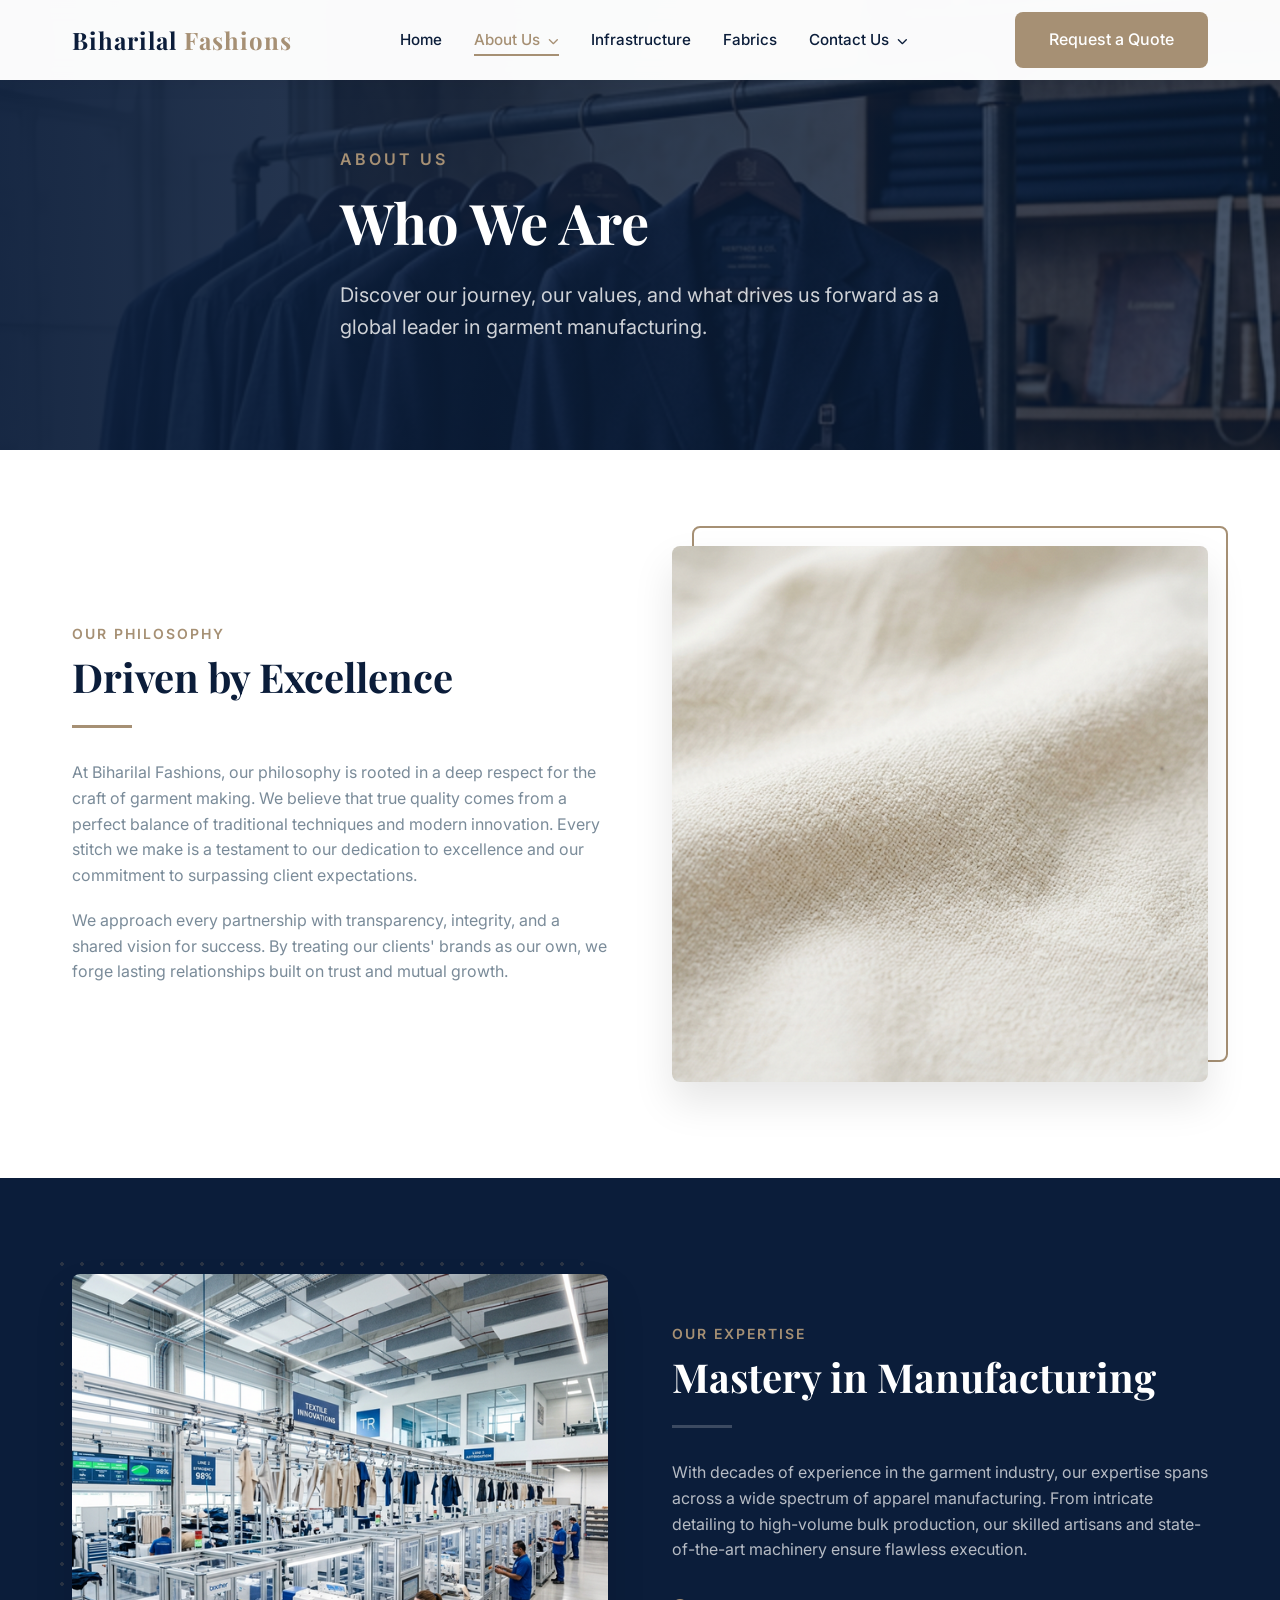
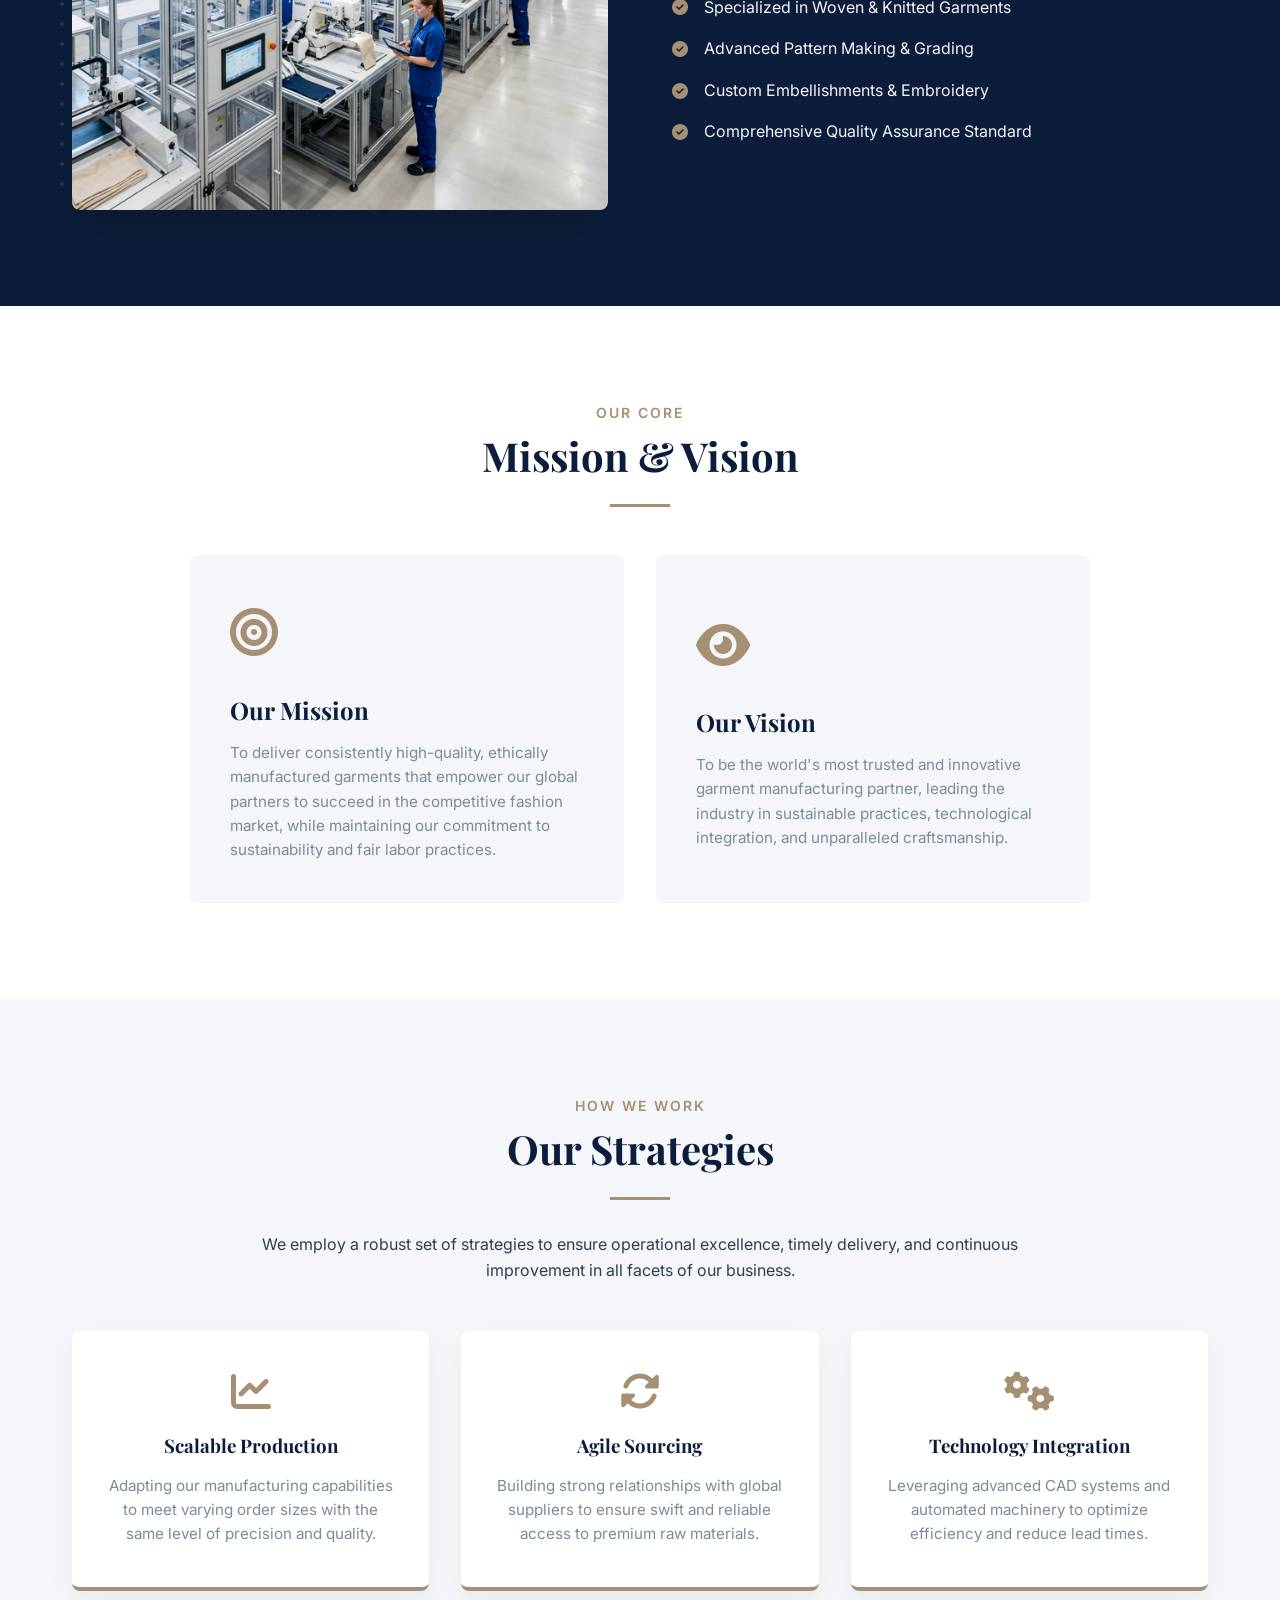
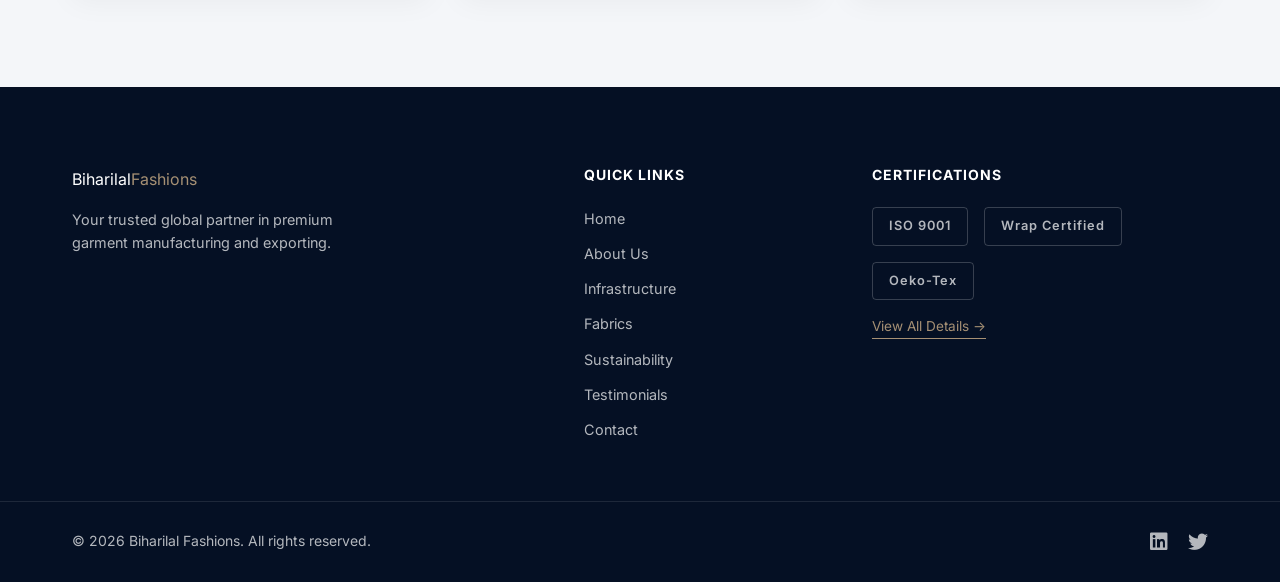
==== about.html @ 2e95e571 "adding more changes" ====
<!DOCTYPE html>
<html lang="en">
<head>
    <meta charset="UTF-8">
    <meta name="viewport" content="width=device-width, initial-scale=1.0">
    <title>About Us | Biharilal Fashions</title>
    <meta name="description" content="Learn more about Biharilal Fashions: our philosophy, expertise, mission, vision, and strategies for global garment manufacturing.">
    <link rel="preconnect" href="https://fonts.googleapis.com">
    <link rel="preconnect" href="https://fonts.gstatic.com" crossorigin>
    <link href="https://fonts.googleapis.com/css2?family=Inter:wght@300;400;500;600&family=Playfair+Display:wght@400;600;700&display=swap" rel="stylesheet">
    <link rel="stylesheet" href="https://cdnjs.cloudflare.com/ajax/libs/font-awesome/6.4.0/css/all.min.css">
    <link rel="stylesheet" href="styles.css">
</head>
<body>
    <!-- Navigation -->
    <nav class="navbar scrolled" id="navbar" style="background-color: rgba(255, 255, 255, 0.98); box-shadow: 0 4px 20px rgba(0,0,0,0.05); border-bottom: none;">
        <div class="container nav-container">
            <a href="index.html" class="logo">
                <span class="logo-text" style="color: var(--primary-dark);">Biharilal <span class="accent-text">Fashions</span></span>
            </a>
            <div class="nav-links">
                <a href="index.html#home" class="nav-link" style="color: var(--primary-dark);">Home</a>
                <div class="dropdown">
                    <a href="about.html" class="nav-link active" style="color: var(--accent-earth);">About Us <i class="fas fa-chevron-down" style="font-size: 0.7em; margin-left: 4px;"></i></a>
                    <div class="dropdown-menu">
                        <a href="about.html" class="dropdown-item" style="color: var(--accent-earth);">Company Overview</a>
                        <a href="certifications.html" class="dropdown-item">Certifications</a>
                        <a href="sustainability.html" class="dropdown-item">Sustainability</a>
                    </div>
                </div>
                <a href="index.html#infrastructure" class="nav-link" style="color: var(--primary-dark);">Infrastructure</a>
                <a href="fabrics.html" class="nav-link" style="color: var(--primary-dark);">Fabrics</a>
                <div class="dropdown">
                    <a href="contact.html" class="nav-link" style="color: var(--primary-dark);">Contact Us <i class="fas fa-chevron-down" style="font-size: 0.7em; margin-left: 4px;"></i></a>
                    <div class="dropdown-menu" style="right: 0; left: auto; min-width: 150px;">
                        <a href="contact.html" class="dropdown-item">Get in Touch</a>
                        <a href="join.html" class="dropdown-item">Join Us</a>
                    </div>
                </div>
            </div>
            <a href="contact.html" class="btn btn-primary nav-btn">Request a Quote</a>
            <button class="mobile-toggle" aria-label="Toggle menu" style="color: var(--primary-dark);">
                <i class="fas fa-bars"></i>
            </button>
        </div>
    </nav>

    <!-- Hero Section -->
    <section class="hero" style="height: 50vh; min-height: 400px;">
        <div class="hero-bg" style="background-image: url('assets/about_heritage.png'); background-position: center 20%;"></div>
        <div class="hero-overlay" style="background: linear-gradient(to right, rgba(11,29,58,0.95) 0%, rgba(11,29,58,0.7) 100%);"></div>
        <div class="container hero-content">
            <span class="subtitle">About Us</span>
            <h1 class="hero-title" style="font-size: 3.5rem;">Who We Are</h1>
            <p class="hero-desc">Discover our journey, our values, and what drives us forward as a global leader in garment manufacturing.</p>
        </div>
    </section>

    <!-- Philosophy Section -->
    <section id="philosophy" class="section">
        <div class="container split-container fade-in-up">
            <div class="split-content">
                <span class="section-subtitle">Our Philosophy</span>
                <h2 class="section-title">Driven by Excellence</h2>
                <div class="divider"></div>
                <p>At Biharilal Fashions, our philosophy is rooted in a deep respect for the craft of garment making. We believe that true quality comes from a perfect balance of traditional techniques and modern innovation. Every stitch we make is a testament to our dedication to excellence and our commitment to surpassing client expectations.</p>
                <p>We approach every partnership with transparency, integrity, and a shared vision for success. By treating our clients' brands as our own, we forge lasting relationships built on trust and mutual growth.</p>
            </div>
            <div class="split-image-container">
                <img src="assets/fabric_cotton.png" alt="Our Philosophy" class="split-image">
                <div class="image-accent"></div>
            </div>
        </div>
    </section>

    <!-- Expertise Section -->
    <section id="expertise" class="section section-dark">
        <div class="container split-container split-reverse fade-in-up">
            <div class="split-content">
                <span class="section-subtitle">Our Expertise</span>
                <h2 class="section-title text-light">Mastery in Manufacturing</h2>
                <div class="divider divider-light"></div>
                <p class="text-light-muted">With decades of experience in the garment industry, our expertise spans across a wide spectrum of apparel manufacturing. From intricate detailing to high-volume bulk production, our skilled artisans and state-of-the-art machinery ensure flawless execution.</p>
                <ul class="feature-list">
                    <li><i class="fas fa-check-circle text-accent"></i> Specialized in Woven & Knitted Garments</li>
                    <li><i class="fas fa-check-circle text-accent"></i> Advanced Pattern Making & Grading</li>
                    <li><i class="fas fa-check-circle text-accent"></i> Custom Embellishments & Embroidery</li>
                    <li><i class="fas fa-check-circle text-accent"></i> Comprehensive Quality Assurance Standard</li>
                </ul>
            </div>
            <div class="split-image-container">
                <img src="assets/infrastructure_factory.png" alt="Our Expertise" class="split-image">
                <div class="image-accent pattern-dots"></div>
            </div>
        </div>
    </section>

    <!-- Mission and Vision Section -->
    <section id="mission-vision" class="section">
        <div class="container fade-in-up">
            <div class="text-center section-header">
                <span class="section-subtitle">Our Core</span>
                <h2 class="section-title">Mission & Vision</h2>
                <div class="divider center-divider"></div>
            </div>
            
            <div class="sustainability-grid" style="grid-template-columns: 1fr 1fr; max-width: 900px; margin: 3rem auto 0;">
                <div class="sus-card">
                    <div class="sus-icon" style="font-size: 3rem;"><i class="fas fa-bullseye"></i></div>
                    <h3 style="font-family: var(--font-heading); color: var(--primary-dark); font-size: 1.5rem;">Our Mission</h3>
                    <p>To deliver consistently high-quality, ethically manufactured garments that empower our global partners to succeed in the competitive fashion market, while maintaining our commitment to sustainability and fair labor practices.</p>
                </div>
                <div class="sus-card">
                    <div class="sus-icon" style="font-size: 3rem;"><i class="fas fa-eye"></i></div>
                    <h3 style="font-family: var(--font-heading); color: var(--primary-dark); font-size: 1.5rem;">Our Vision</h3>
                    <p>To be the world's most trusted and innovative garment manufacturing partner, leading the industry in sustainable practices, technological integration, and unparalleled craftsmanship.</p>
                </div>
            </div>
        </div>
    </section>

    <!-- Strategies Section -->
    <section id="strategies" class="section section-muted">
        <div class="container fade-in-up">
            <div class="text-center section-header">
                <span class="section-subtitle">How We Work</span>
                <h2 class="section-title">Our Strategies</h2>
                <div class="divider center-divider"></div>
                <p class="max-w-3xl mx-auto mb-8">We employ a robust set of strategies to ensure operational excellence, timely delivery, and continuous improvement in all facets of our business.</p>
            </div>
            
            <div class="fabric-preview-grid">
                <div class="fabric-preview-card" style="aspect-ratio: auto; padding: 2.5rem 2rem; background: var(--text-white); box-shadow: 0 10px 30px rgba(0,0,0,0.05); text-align: center; border-bottom: 4px solid var(--accent-earth);">
                    <i class="fas fa-chart-line text-accent" style="font-size: 2.5rem; margin-bottom: 1.5rem;"></i>
                    <h3 style="margin-bottom: 1rem; color: var(--primary-dark); font-family: var(--font-heading);">Scalable Production</h3>
                    <p style="color: var(--text-light); font-size: 0.95rem;">Adapting our manufacturing capabilities to meet varying order sizes with the same level of precision and quality.</p>
                </div>
                <div class="fabric-preview-card" style="aspect-ratio: auto; padding: 2.5rem 2rem; background: var(--text-white); box-shadow: 0 10px 30px rgba(0,0,0,0.05); text-align: center; border-bottom: 4px solid var(--accent-earth);">
                    <i class="fas fa-sync-alt text-accent" style="font-size: 2.5rem; margin-bottom: 1.5rem;"></i>
                    <h3 style="margin-bottom: 1rem; color: var(--primary-dark); font-family: var(--font-heading);">Agile Sourcing</h3>
                    <p style="color: var(--text-light); font-size: 0.95rem;">Building strong relationships with global suppliers to ensure swift and reliable access to premium raw materials.</p>
                </div>
                <div class="fabric-preview-card" style="aspect-ratio: auto; padding: 2.5rem 2rem; background: var(--text-white); box-shadow: 0 10px 30px rgba(0,0,0,0.05); text-align: center; border-bottom: 4px solid var(--accent-earth);">
                    <i class="fas fa-cogs text-accent" style="font-size: 2.5rem; margin-bottom: 1.5rem;"></i>
                    <h3 style="margin-bottom: 1rem; color: var(--primary-dark); font-family: var(--font-heading);">Technology Integration</h3>
                    <p style="color: var(--text-light); font-size: 0.95rem;">Leveraging advanced CAD systems and automated machinery to optimize efficiency and reduce lead times.</p>
                </div>
            </div>
        </div>
    </section>

    <!-- Footer -->
    <footer class="footer">
        <div class="container footer-container">
            <div class="footer-brand">
                <a href="index.html" class="logo text-light">Biharilal <span class="accent-text">Fashions</span></a>
                <p class="footer-desc">Your trusted global partner in premium garment manufacturing and exporting.</p>
            </div>
            <div class="footer-links">
                <h4>Quick Links</h4>
                <a href="index.html#home">Home</a>
                <a href="about.html">About Us</a>
                <a href="index.html#infrastructure">Infrastructure</a>
                <a href="fabrics.html">Fabrics</a>
                <a href="sustainability.html">Sustainability</a>
                <a href="testimonials.html">Testimonials</a>
                <a href="contact.html">Contact</a>
            </div>
            <div class="footer-cert">
                <h4>Certifications</h4>
                <div class="cert-icons">
                    <span class="cert-badge">ISO 9001</span>
                    <span class="cert-badge">Wrap Certified</span>
                    <span class="cert-badge">Oeko-Tex</span>
                </div>
                <a href="certifications.html" style="display: inline-block; margin-top: 1rem; color: var(--accent-earth); font-size: 0.85rem; text-decoration: none; border-bottom: 1px solid var(--accent-earth); transition: var(--transition);">View All Details &rarr;</a>
            </div>
        </div>
        <div class="footer-bottom">
            <div class="container bottom-flex">
                <p>&copy; <span id="year">2026</span> Biharilal Fashions. All rights reserved.</p>
                <div class="social-links">
                    <a href="#"><i class="fab fa-linkedin"></i></a>
                    <a href="#"><i class="fab fa-twitter"></i></a>
                </div>
            </div>
        </div>
    </footer>

    <script src="script.js"></script>
</body>
</html>
---- styles.css ----
:root {
    /* Color Palette */
    --primary-dark: #0B1D3A; /* Deep Navy */
    --primary-light: #F4F6F9; /* Soft White */
    --accent-earth: #A69074; /* Muted Earth Tone */
    --accent-hover: #8e785d;
    --text-main: #2C3E50;
    --text-light: #7A8B99;
    --text-white: #FFFFFF;
    
    /* Typography */
    --font-heading: 'Playfair Display', serif;
    --font-body: 'Inter', sans-serif;
    
    /* Variables */
    --transition: all 0.3s cubic-bezier(0.25, 0.8, 0.25, 1);
    --border-radius: 8px;
    --max-width: 1200px;
    --nav-height: 80px;
}

* {
    margin: 0;
    padding: 0;
    box-sizing: border-box;
}

html {
    scroll-behavior: smooth;
    font-size: 16px;
}

body {
    font-family: var(--font-body);
    color: var(--text-main);
    background-color: var(--text-white);
    line-height: 1.6;
    overflow-x: hidden;
}

h1, h2, h3, h4, h5, h6 {
    font-family: var(--font-heading);
    color: var(--primary-dark);
    line-height: 1.2;
}

a {
    text-decoration: none;
    color: inherit;
    transition: var(--transition);
}

ul {
    list-style: none;
}

.container {
    max-width: var(--max-width);
    margin: 0 auto;
    padding: 0 2rem;
}

.text-center { text-align: center; }
.mx-auto { margin-left: auto; margin-right: auto; }
.max-w-3xl { max-width: 48rem; }
.mb-8 { margin-bottom: 2rem; }
.ml-2 { margin-left: 0.5rem; }

/* Buttons */
.btn {
    display: inline-block;
    padding: 0.8rem 2rem;
    font-weight: 500;
    border-radius: var(--border-radius);
    cursor: pointer;
    transition: var(--transition);
    border: 2px solid transparent;
    font-family: var(--font-body);
    font-size: 1rem;
}

.btn-primary {
    background-color: var(--accent-earth);
    color: var(--text-white);
}

.btn-primary:hover {
    background-color: var(--accent-hover);
    transform: translateY(-2px);
    box-shadow: 0 4px 12px rgba(166, 144, 116, 0.3);
}

.btn-secondary {
    background-color: transparent;
    color: var(--text-white);
    border-color: var(--text-white);
}

.btn-secondary:hover {
    background-color: var(--text-white);
    color: var(--primary-dark);
    transform: translateY(-2px);
}

.btn-block {
    display: block;
    width: 100%;
}

/* Sections */
.section {
    padding: 6rem 0;
}

.section-dark {
    background-color: var(--primary-dark);
    color: var(--primary-light);
}

.section-dark h2 {
    color: var(--text-white);
}

.section-muted {
    background-color: var(--primary-light);
}

.section-subtitle {
    display: block;
    font-family: var(--font-body);
    color: var(--accent-earth);
    text-transform: uppercase;
    letter-spacing: 2px;
    font-size: 0.875rem;
    font-weight: 600;
    margin-bottom: 0.5rem;
}

.section-title {
    font-size: 2.5rem;
    margin-bottom: 1.5rem;
}

.text-light { color: var(--text-white) !important; }
.text-light-muted { color: rgba(255,255,255,0.7) !important; }

.divider {
    height: 3px;
    width: 60px;
    background-color: var(--accent-earth);
    margin-bottom: 2rem;
}

.divider-light { background-color: rgba(255,255,255,0.2); }
.center-divider { margin: 1.5rem auto 2rem; }

/* Navigation */
.navbar {
    position: fixed;
    top: 0;
    left: 0;
    width: 100%;
    height: var(--nav-height);
    background-color: rgba(11, 29, 58, 0.95);
    backdrop-filter: blur(10px);
    z-index: 1000;
    border-bottom: 1px solid rgba(255,255,255,0.1);
    transition: var(--transition);
}

.navbar.scrolled {
    background-color: rgba(255, 255, 255, 0.98);
    box-shadow: 0 4px 20px rgba(0,0,0,0.05);
    border-bottom: none;
}

.navbar.scrolled .logo-text, .navbar.scrolled .nav-link {
    color: var(--primary-dark);
}

.nav-container {
    height: 100%;
    display: flex;
    justify-content: space-between;
    align-items: center;
}

.logo {
    display: flex;
    align-items: center;
}

.logo-text {
    font-family: var(--font-heading);
    font-size: 1.5rem;
    font-weight: 700;
    color: var(--text-white);
    letter-spacing: 1px;
}

.accent-text { color: var(--accent-earth); }

.nav-links {
    display: flex;
    gap: 2rem;
}

.nav-link {
    color: rgba(255,255,255,0.8);
    font-size: 0.95rem;
    font-weight: 500;
    position: relative;
}

.nav-link::after {
    content: '';
    position: absolute;
    bottom: -4px;
    left: 0;
    width: 0;
    height: 2px;
    background-color: var(--accent-earth);
    transition: var(--transition);
}

.nav-link:hover::after, .nav-link.active::after {
    width: 100%;
}

.nav-link:hover, .nav-link.active {
    color: var(--text-white);
}

.navbar.scrolled .nav-link:hover, .navbar.scrolled .nav-link.active {
    color: var(--accent-earth);
}

/* Dropdown */
.dropdown {
    position: relative;
    display: flex;
    align-items: center;
}

.dropdown-menu {
    position: absolute;
    top: 100%;
    left: 0;
    min-width: 200px;
    background-color: var(--text-white);
    box-shadow: 0 10px 30px rgba(0,0,0,0.1);
    border-radius: var(--border-radius);
    padding: 0.5rem 0;
    margin-top: 1rem;
    opacity: 0;
    visibility: hidden;
    transform: translateY(10px);
    transition: var(--transition);
    border-top: 3px solid var(--accent-earth);
}

.dropdown:hover .dropdown-menu {
    opacity: 1;
    visibility: visible;
    transform: translateY(0);
    margin-top: 0.5rem;
}

.dropdown-item {
    display: block;
    padding: 0.75rem 1.5rem;
    color: var(--primary-dark);
    font-size: 0.95rem;
    font-weight: 500;
    transition: var(--transition);
    white-space: nowrap;
}

.dropdown-item:hover {
    background-color: var(--primary-light);
    color: var(--accent-earth);
    padding-left: 2rem;
}

.mobile-toggle {
    display: none;
    background: none;
    border: none;
    color: var(--text-white);
    font-size: 1.5rem;
    cursor: pointer;
}

.navbar.scrolled .mobile-toggle {
    color: var(--primary-dark);
}

/* Hero */
.hero {
    height: 100vh;
    min-height: 600px;
    position: relative;
    display: flex;
    align-items: center;
    padding-top: var(--nav-height);
}

.hero-bg {
    position: absolute;
    top: 0;
    left: 0;
    width: 100%;
    height: 100%;
    background-size: cover;
    background-position: center;
    z-index: 1;
}

.hero-overlay {
    position: absolute;
    top: 0;
    left: 0;
    width: 100%;
    height: 100%;
    background: linear-gradient(to right, rgba(11,29,58,0.9) 0%, rgba(11,29,58,0.5) 100%);
    z-index: 2;
}

.hero-content {
    position: relative;
    z-index: 3;
    max-width: 800px;
    animation: fadeInUp 1s ease-out;
}

.subtitle {
    display: inline-block;
    color: var(--accent-earth);
    text-transform: uppercase;
    letter-spacing: 3px;
    font-weight: 600;
    margin-bottom: 1rem;
}

.hero-title {
    font-size: 4rem;
    color: var(--text-white);
    margin-bottom: 1.5rem;
}

.hero-desc {
    font-size: 1.25rem;
    color: rgba(255,255,255,0.8);
    margin-bottom: 2.5rem;
    max-width: 600px;
}

.hero-actions {
    display: flex;
    gap: 1rem;
}

.scroll-indicator {
    position: absolute;
    bottom: 40px;
    left: 50%;
    transform: translateX(-50%);
    z-index: 3;
    animation: bounce 2s infinite;
}

.scroll-indicator a {
    color: var(--text-white);
    font-size: 1.5rem;
    opacity: 0.8;
}

.scroll-indicator a:hover {
    opacity: 1;
    color: var(--accent-earth);
}

/* Split Layout (About & Infrastructure) */
.split-container {
    display: grid;
    grid-template-columns: 1fr 1fr;
    gap: 4rem;
    align-items: center;
}

.split-reverse .split-content {
    order: 2;
}

.split-content p {
    margin-bottom: 1.25rem;
    color: var(--text-light);
}

.split-image-container {
    position: relative;
}

.split-image {
    width: 100%;
    border-radius: var(--border-radius);
    display: block;
    box-shadow: 0 20px 40px rgba(0,0,0,0.1);
    position: relative;
    z-index: 2;
}

.image-accent {
    position: absolute;
    top: -20px;
    right: -20px;
    width: 100%;
    height: 100%;
    border: 2px solid var(--accent-earth);
    border-radius: var(--border-radius);
    z-index: 1;
}

.split-reverse .image-accent {
    right: auto;
    left: -20px;
}

.pattern-dots {
    background-image: radial-gradient(var(--accent-earth) 2px, transparent 2px);
    background-size: 20px 20px;
    border: none;
    opacity: 0.2;
}

/* Stats */
.stats-grid {
    display: grid;
    grid-template-columns: repeat(3, 1fr);
    gap: 1.5rem;
    margin-top: 3rem;
    padding-top: 2rem;
    border-top: 1px solid rgba(0,0,0,0.1);
}

.stat-item {
    display: flex;
    flex-direction: column;
}

.stat-num {
    font-family: var(--font-heading);
    font-size: 2.5rem;
    color: var(--primary-dark);
    font-weight: 700;
}

.stat-label {
    font-size: 0.875rem;
    color: var(--text-light);
    font-weight: 500;
    text-transform: uppercase;
    letter-spacing: 1px;
}

/* Features List */
.feature-list {
    margin-top: 2rem;
}

.feature-list li {
    margin-bottom: 1rem;
    display: flex;
    align-items: center;
    gap: 1rem;
}

.text-accent { color: var(--accent-earth); }

/* Sustainability Grid */
.sustainability-grid {
    display: grid;
    grid-template-columns: 1fr 1.5fr 1fr;
    gap: 2rem;
    align-items: center;
    margin-top: 4rem;
}

.sus-card {
    background: var(--primary-light);
    padding: 2.5rem;
    border-radius: var(--border-radius);
    height: 100%;
    display: flex;
    flex-direction: column;
    justify-content: center;
    transition: var(--transition);
}

.sus-card:hover {
    transform: translateY(-5px);
    box-shadow: 0 10px 30px rgba(0,0,0,0.05);
}

.sus-icon {
    font-size: 2.5rem;
    color: var(--accent-earth);
    margin-bottom: 1.5rem;
}

.sus-card h3 {
    margin-bottom: 1rem;
    font-size: 1.25rem;
}

.sus-card p {
    color: var(--text-light);
    font-size: 0.95rem;
}

.card-featured {
    padding: 0;
    background: transparent;
    border-radius: var(--border-radius);
    overflow: hidden;
}

.sus-image {
    width: 100%;
    height: 100%;
    object-fit: cover;
    display: block;
    aspect-ratio: 4/5;
}

/* Contact */
.contact-wrapper {
    display: grid;
    grid-template-columns: 1fr 1.5fr;
    gap: 5rem;
    background: var(--text-white);
    border-radius: var(--border-radius);
    overflow: hidden;
    box-shadow: 0 20px 40px rgba(0,0,0,0.05);
}

.contact-info {
    padding: 4rem;
    background: var(--primary-dark);
    color: var(--text-white);
}

.contact-info .section-title {
    color: var(--text-white);
    font-size: 2rem;
}

.contact-info p {
    color: rgba(255,255,255,0.7);
}

.contact-details {
    margin-top: 3rem;
}

.detail-item {
    display: flex;
    gap: 1.5rem;
    margin-bottom: 2rem;
}

.detail-icon {
    width: 50px;
    height: 50px;
    background: rgba(255,255,255,0.1);
    border-radius: 50%;
    display: flex;
    align-items: center;
    justify-content: center;
    font-size: 1.25rem;
    color: var(--accent-earth);
    flex-shrink: 0;
}

.detail-item h4 {
    color: var(--text-white);
    margin-bottom: 0.25rem;
    font-family: var(--font-body);
    font-size: 1rem;
}

.detail-item p {
    font-size: 0.9rem;
    line-height: 1.4;
    margin: 0;
}

.contact-form-container {
    padding: 4rem 4rem 4rem 0;
}

.form-title {
    font-size: 1.5rem;
    margin-bottom: 2rem;
}

.form-row {
    display: grid;
    grid-template-columns: 1fr 1fr;
    gap: 1.5rem;
}

.form-group {
    margin-bottom: 1.5rem;
}

.form-group label {
    display: block;
    font-size: 0.875rem;
    font-weight: 500;
    margin-bottom: 0.5rem;
    color: var(--primary-dark);
}

.form-group input,
.form-group select,
.form-group textarea {
    width: 100%;
    padding: 0.8rem 1rem;
    border: 1px solid #D1D5DB;
    border-radius: var(--border-radius);
    font-family: var(--font-body);
    font-size: 1rem;
    transition: var(--transition);
    background-color: #F9FAFB;
}

.form-group input:focus,
.form-group select:focus,
.form-group textarea:focus {
    outline: none;
    border-color: var(--accent-earth);
    background-color: var(--text-white);
}

/* Fabrics Grid */
.fabric-preview-grid {
    display: grid;
    grid-template-columns: repeat(3, 1fr);
    gap: 2rem;
    margin-top: 3rem;
}

.fabric-preview-card {
    position: relative;
    border-radius: var(--border-radius);
    overflow: hidden;
    aspect-ratio: 4/5;
    cursor: pointer;
    box-shadow: 0 10px 30px rgba(0,0,0,0.08);
}

.fabric-preview-img {
    width: 100%;
    height: 100%;
    object-fit: cover;
    transition: transform 0.6s cubic-bezier(0.25, 0.8, 0.25, 1);
}

.fabric-preview-card:hover .fabric-preview-img {
    transform: scale(1.08);
}

.fabric-preview-overlay {
    position: absolute;
    bottom: 0;
    left: 0;
    width: 100%;
    padding: 2rem;
    background: linear-gradient(to top, rgba(11,29,58,0.9) 0%, transparent 100%);
    color: var(--text-white);
    transform: translateY(10px);
    transition: var(--transition);
}

.fabric-preview-card:hover .fabric-preview-overlay {
    transform: translateY(0);
}

.fabric-preview-overlay h3 {
    color: var(--text-white);
    font-size: 1.5rem;
    margin: 0;
}

/* Testimonials */
.testimonials-grid {
    display: grid;
    grid-template-columns: repeat(auto-fit, minmax(300px, 1fr));
    gap: 2rem;
    margin-top: 3rem;
}

.testimonial-card {
    background: var(--primary-light);
    border-radius: var(--border-radius);
    padding: 3rem 2rem;
    position: relative;
    transition: var(--transition);
}

.testimonial-card:hover {
    transform: translateY(-5px);
    box-shadow: 0 10px 30px rgba(0,0,0,0.05);
}

.quote-icon {
    position: absolute;
    top: 2rem;
    right: 2rem;
    font-size: 3rem;
    color: rgba(166, 144, 116, 0.1);
}

.testimonial-text {
    font-size: 1.05rem;
    line-height: 1.7;
    margin-bottom: 2rem;
    font-style: italic;
    position: relative;
    z-index: 2;
}

.testimonial-author {
    display: flex;
    align-items: center;
    gap: 1rem;
}

.author-avatar {
    width: 60px;
    height: 60px;
    border-radius: 50%;
    background-color: #E2E8F0;
    display: flex;
    align-items: center;
    justify-content: center;
    font-weight: bold;
    color: var(--primary-dark);
    font-size: 1.2rem;
    border: 2px solid var(--accent-earth);
}

.author-info h4 {
    margin-bottom: 0.2rem;
    font-size: 1rem;
}

.author-info p {
    font-size: 0.85rem;
    color: var(--text-light);
    margin: 0;
}

/* Footer */
.footer {
    background-color: #051024;
    color: rgba(255,255,255,0.7);
    padding-top: 5rem;
}

.footer-container {
    display: grid;
    grid-template-columns: 2fr 1fr 1.5fr;
    gap: 4rem;
    margin-bottom: 3rem;
}

.footer-desc {
    margin-top: 1rem;
    max-width: 300px;
    font-size: 0.9rem;
}

.footer-links h4, .footer-cert h4 {
    color: var(--text-white);
    font-family: var(--font-body);
    margin-bottom: 1.5rem;
    text-transform: uppercase;
    letter-spacing: 1px;
    font-size: 0.875rem;
}

.footer-links a {
    display: block;
    margin-bottom: 0.75rem;
    font-size: 0.9rem;
}

.footer-links a:hover {
    color: var(--accent-earth);
    padding-left: 5px;
}

.cert-icons {
    display: flex;
    flex-wrap: wrap;
    gap: 1rem;
}

.cert-badge {
    padding: 0.5rem 1rem;
    border: 1px solid rgba(255,255,255,0.2);
    border-radius: 4px;
    font-size: 0.8rem;
    font-weight: 600;
    letter-spacing: 1px;
}

.footer-bottom {
    border-top: 1px solid rgba(255,255,255,0.1);
    padding: 1.5rem 0;
    font-size: 0.875rem;
}

.bottom-flex {
    display: flex;
    justify-content: space-between;
    align-items: center;
}

.social-links a {
    color: rgba(255,255,255,0.7);
    font-size: 1.25rem;
    margin-left: 1rem;
}

.social-links a:hover {
    color: var(--text-white);
}

/* Animations */
@keyframes fadeInUp {
    from {
        opacity: 0;
        transform: translateY(30px);
    }
    to {
        opacity: 1;
        transform: translateY(0);
    }
}

@keyframes bounce {
    0%, 20%, 50%, 80%, 100% { transform: translateY(0); }
    40% { transform: translateY(-20px); }
    60% { transform: translateY(-10px); }
}

.fade-in-up {
    opacity: 0;
    transform: translateY(30px);
    transition: opacity 0.8s ease-out, transform 0.8s ease-out;
}

.fade-in-up.visible {
    opacity: 1;
    transform: translateY(0);
}

/* Responsive */
@media (max-width: 1024px) {
    .hero-title { font-size: 3rem; }
    .split-container { gap: 2rem; }
    .sustainability-grid {
        grid-template-columns: 1fr;
    }
    .fabric-preview-grid {
        grid-template-columns: repeat(2, 1fr);
    }
    .card-featured { height: 400px; }
    .contact-wrapper { gap: 2rem; }
}

@media (max-width: 768px) {
    .nav-links, .nav-btn { display: none; }
    .mobile-toggle { display: block; }
    .hero-title { font-size: 2.5rem; }
    .split-container { grid-template-columns: 1fr; }
    .split-reverse .split-content { order: -1; }
    .fabric-preview-grid { grid-template-columns: 1fr; }
    .contact-wrapper { grid-template-columns: 1fr; }
    .contact-form-container { padding: 2rem; }
    .footer-container { grid-template-columns: 1fr; gap: 2rem; }
    .form-row { grid-template-columns: 1fr; }
}

/* --- Notification Popup --- */
.notification-popup {
    position: fixed;
    bottom: -100px;
    right: 30px;
    background-color: var(--text-white);
    border-radius: var(--border-radius);
    border-left: 4px solid var(--accent-earth);
    box-shadow: 0 10px 40px rgba(0,0,0,0.15);
    z-index: 1000;
    transition: all 0.5s cubic-bezier(0.68, -0.55, 0.265, 1.55);
    opacity: 0;
    max-width: 400px;
}

.notification-popup.show {
    bottom: 30px;
    opacity: 1;
}

.popup-content {
    display: flex;
    align-items: center;
    padding: 1.5rem;
    gap: 1rem;
    position: relative;
}

.popup-icon {
    font-size: 2rem;
    color: var(--accent-earth);
    flex-shrink: 0;
}

.popup-close {
    position: absolute;
    top: 10px;
    right: 15px;
    background: none;
    border: none;
    color: var(--text-light);
    cursor: pointer;
    font-size: 1.1rem;
    transition: var(--transition);
}

.popup-close:hover {
    color: var(--primary-dark);
}

@media (max-width: 480px) {
    .notification-popup {
        right: 15px;
        left: 15px;
        max-width: calc(100% - 30px);
    }
}
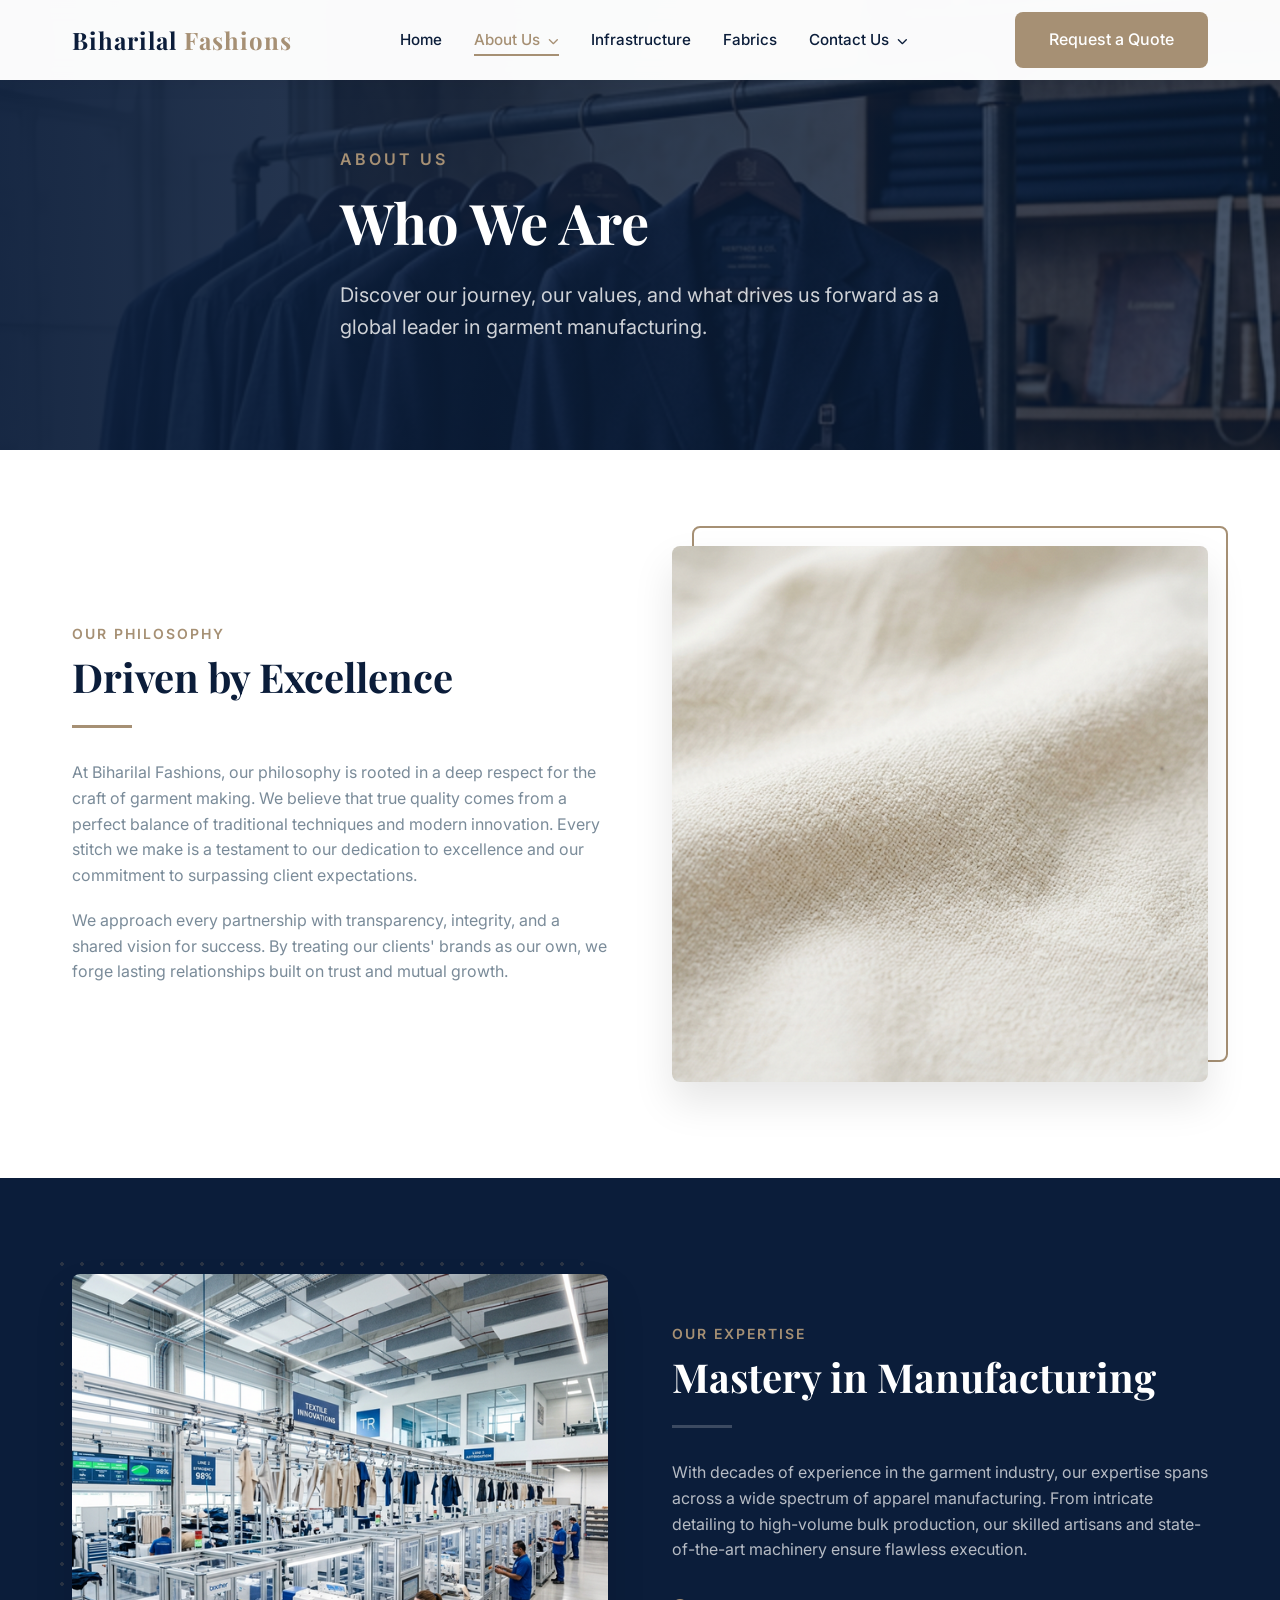
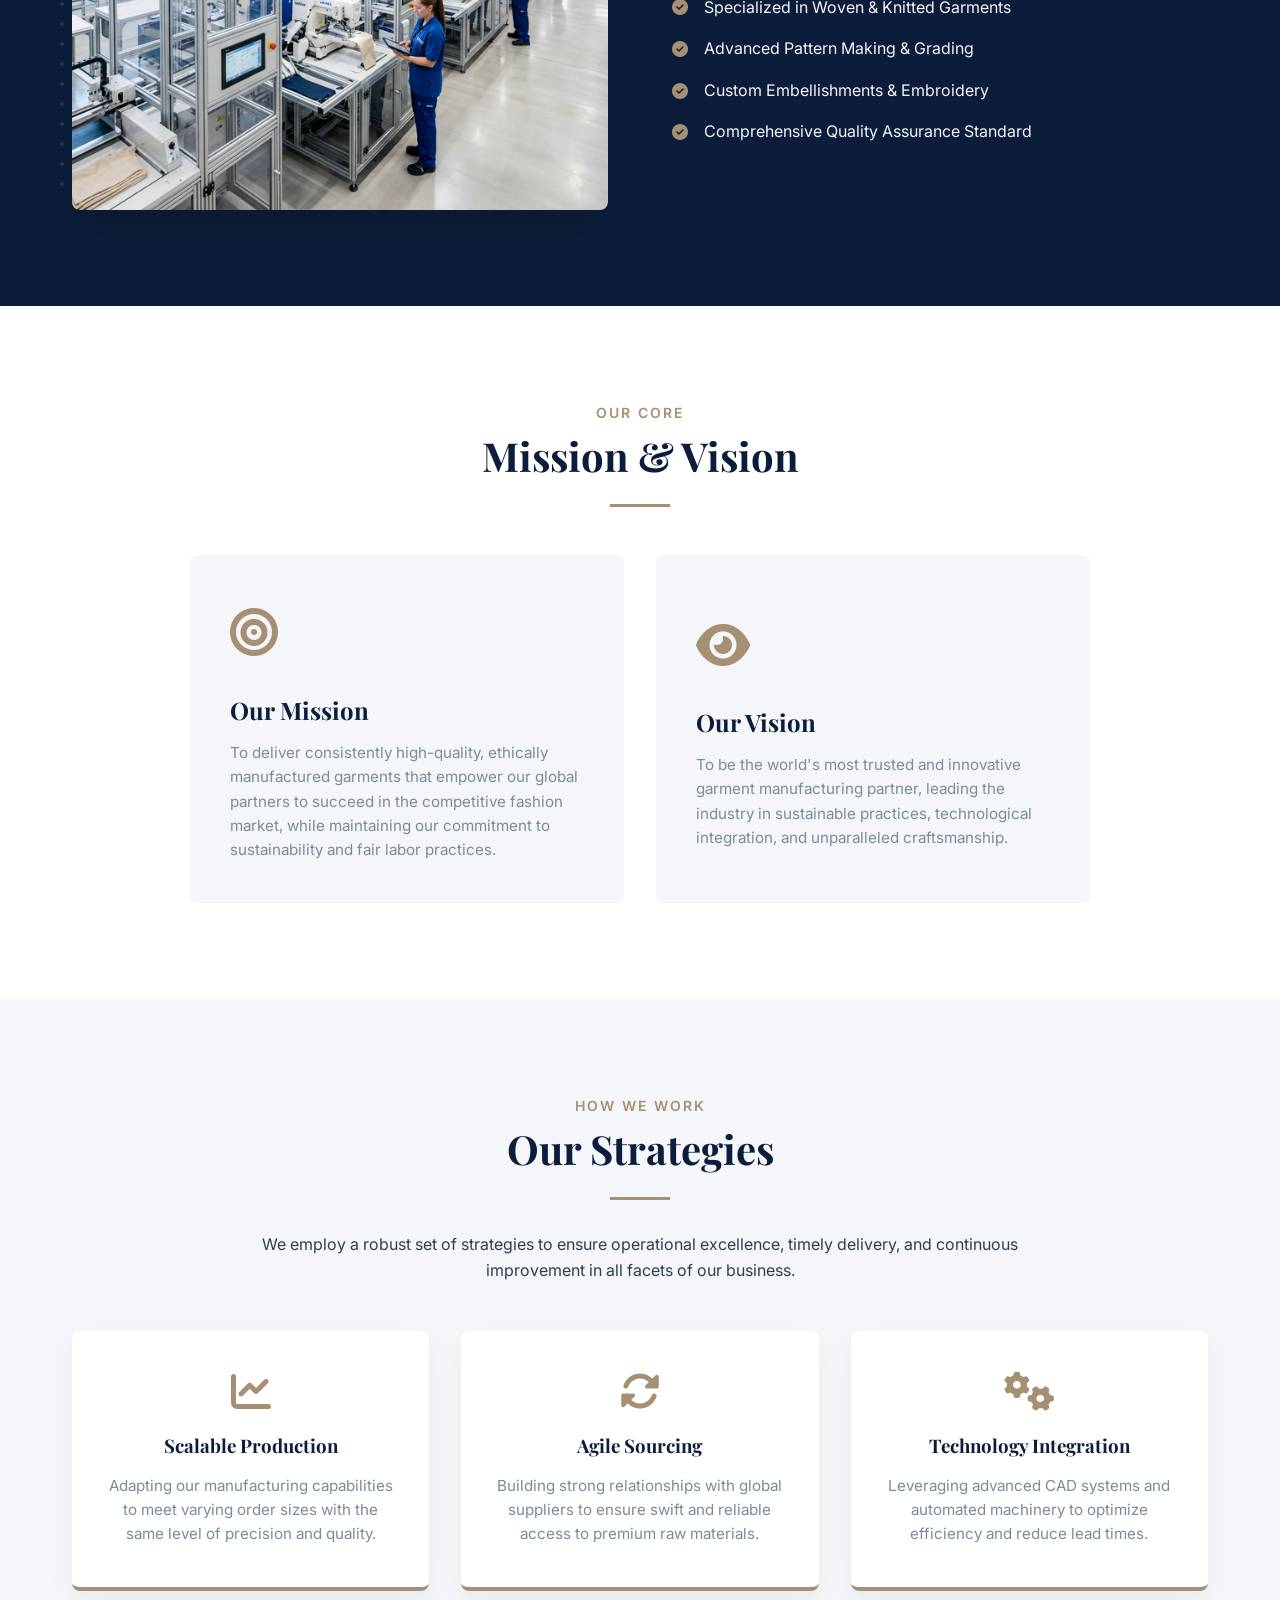
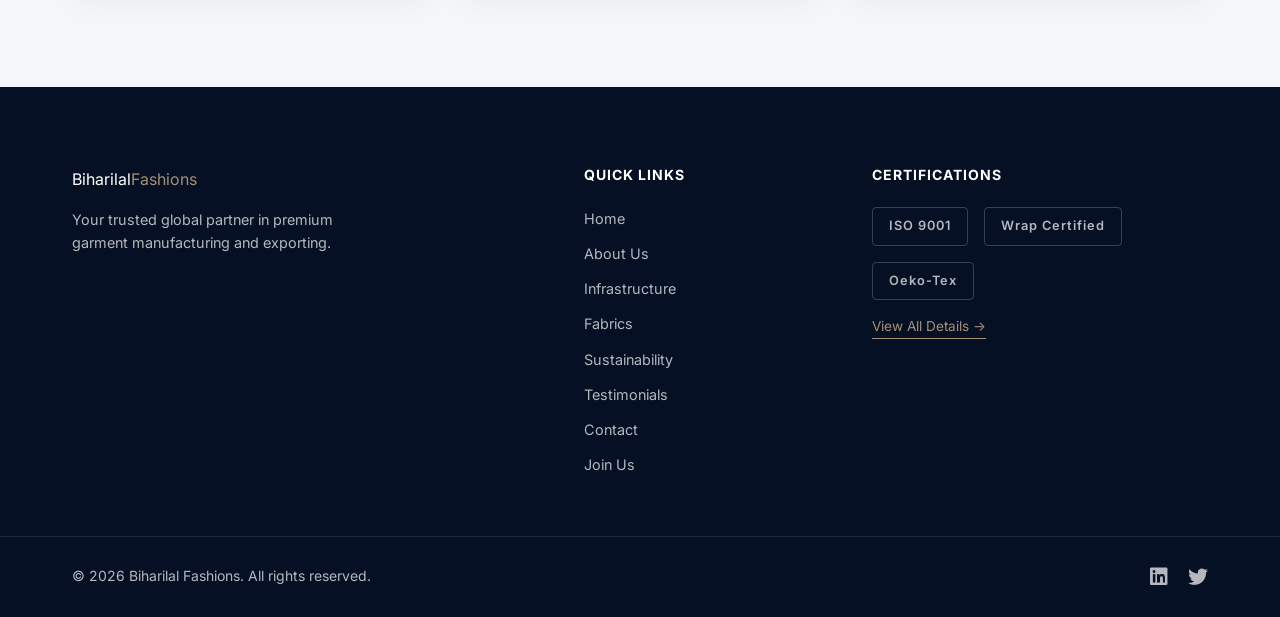
==== commit 3b2c4f6b: "More changes" ====
--- a/about.html
+++ b/about.html
@@ -165,6 +165,7 @@
                 <a href="sustainability.html">Sustainability</a>
                 <a href="testimonials.html">Testimonials</a>
                 <a href="contact.html">Contact</a>
+                <a href="join.html">Join Us</a>
             </div>
             <div class="footer-cert">
                 <h4>Certifications</h4>
--- a/styles.css
+++ b/styles.css
@@ -883,16 +883,79 @@
 }
 
 @media (max-width: 768px) {
-    .nav-links, .nav-btn { display: none; }
+    .nav-links {
+        display: none;
+        width: 100%;
+        position: absolute;
+        top: 100%;
+        left: 0;
+        background-color: var(--text-white);
+        flex-direction: column;
+        padding: 1rem 0;
+        box-shadow: 0 10px 20px rgba(0,0,0,0.1);
+        gap: 0;
+    }
+    .nav-links.nav-active {
+        display: flex;
+    }
+    .nav-link, .dropdown-item {
+        padding: 1rem 2rem;
+        color: var(--primary-dark) !important;
+        border-bottom: 1px solid var(--primary-light);
+        width: 100%;
+        text-align: left;
+    }
+    .nav-link::after {
+        display: none;
+    }
+    .dropdown {
+        width: 100%;
+        flex-direction: column;
+        align-items: flex-start;
+    }
+    .dropdown > .nav-link {
+        display: none;
+    }
+    .dropdown-menu {
+        position: static;
+        opacity: 1;
+        visibility: visible;
+        transform: none;
+        box-shadow: none;
+        border: none;
+        padding: 0;
+        margin: 0;
+        width: 100%;
+        background-color: transparent;
+        display: flex;
+        flex-direction: column;
+    }
+    .dropdown-item:hover {
+        padding-left: 2rem;
+        background-color: transparent;
+        color: var(--accent-earth) !important;
+    }
+
+    .nav-btn { display: none; }
     .mobile-toggle { display: block; }
     .hero-title { font-size: 2.5rem; }
     .split-container { grid-template-columns: 1fr; }
     .split-reverse .split-content { order: -1; }
     .fabric-preview-grid { grid-template-columns: 1fr; }
-    .contact-wrapper { grid-template-columns: 1fr; }
-    .contact-form-container { padding: 2rem; }
+    .contact-wrapper { grid-template-columns: 1fr; gap: 0; }
+    .contact-info { padding: 2.5rem; }
+    .contact-form-container { padding: 2.5rem; }
     .footer-container { grid-template-columns: 1fr; gap: 2rem; }
     .form-row { grid-template-columns: 1fr; }
+    .stats-grid { grid-template-columns: 1fr; gap: 2rem; text-align: center; }
+    .stat-item { align-items: center; }
+    .page-header { padding-top: 120px; padding-bottom: 60px; }
+}
+
+@media (max-width: 480px) {
+    .hero-title { font-size: 2rem; }
+    .section-title { font-size: 2rem; }
+    .section { padding: 4rem 0; }
 }
 
 /* --- Notification Popup --- */
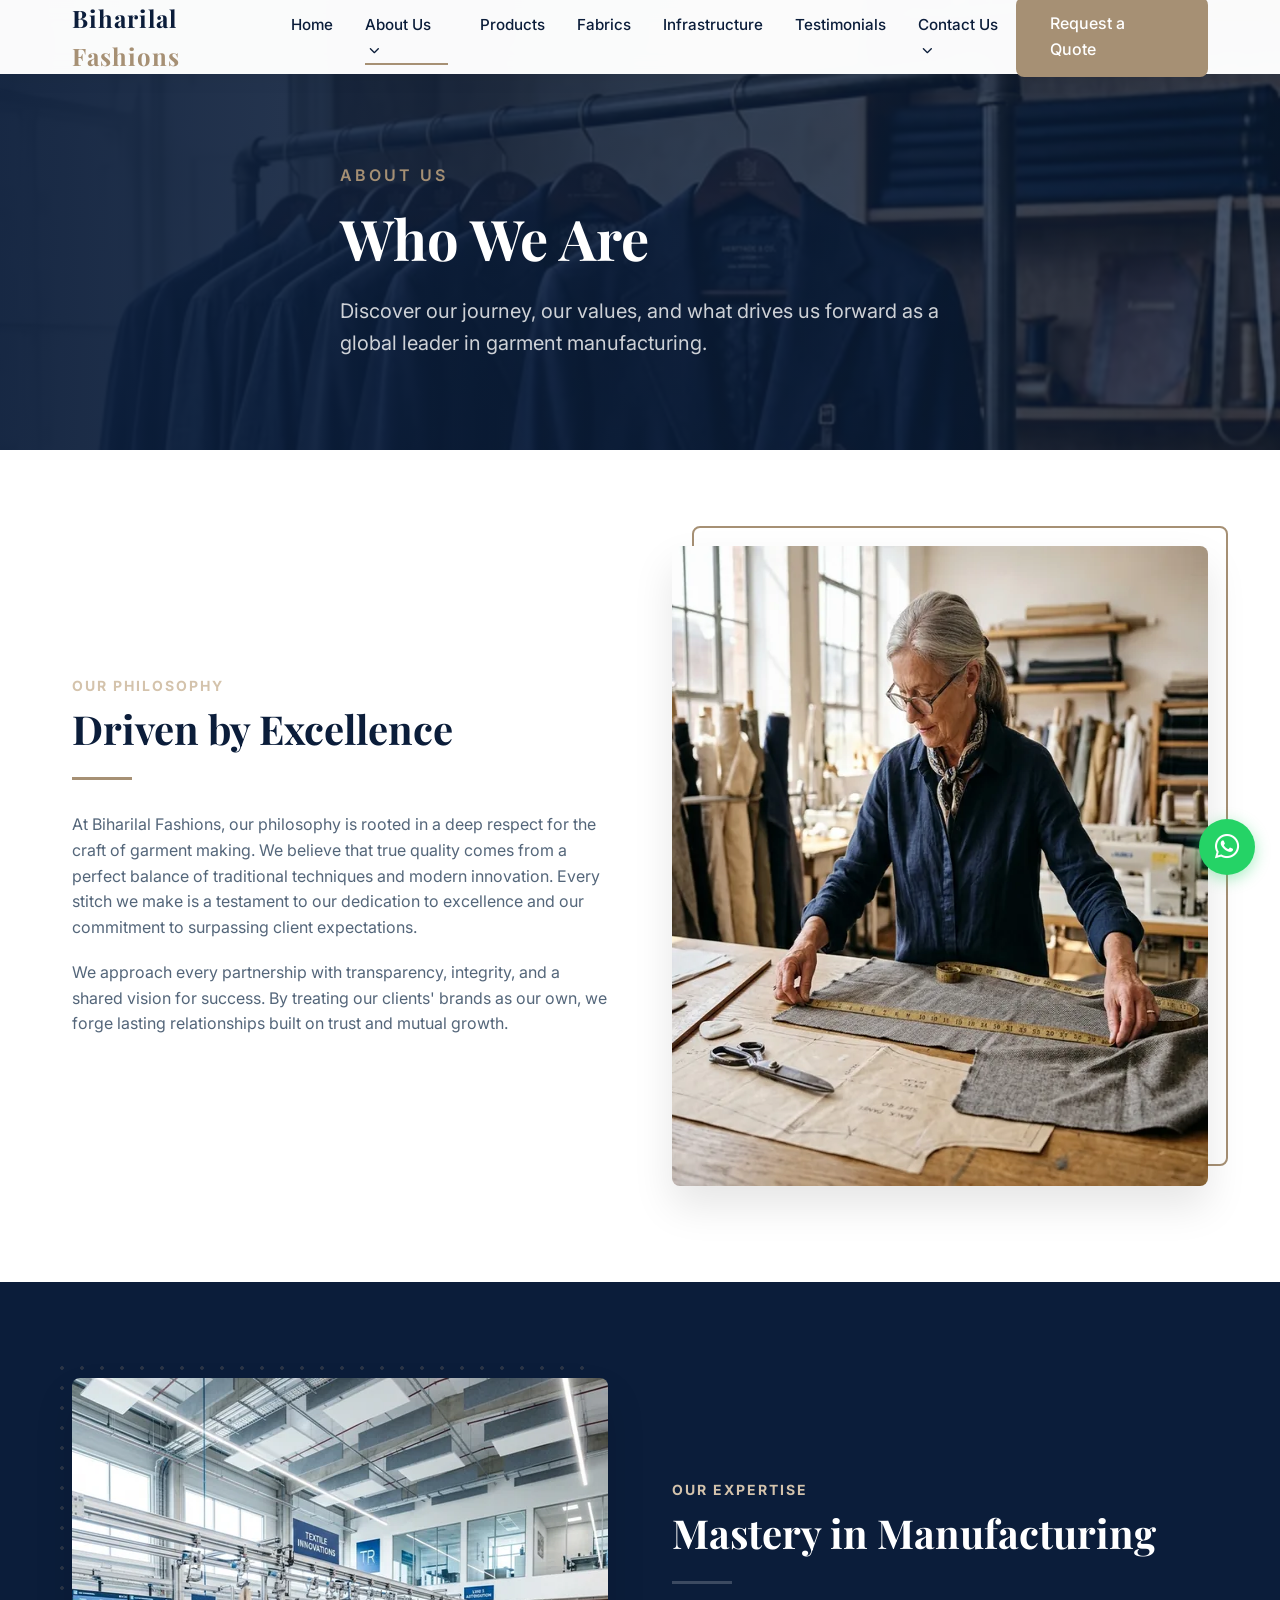
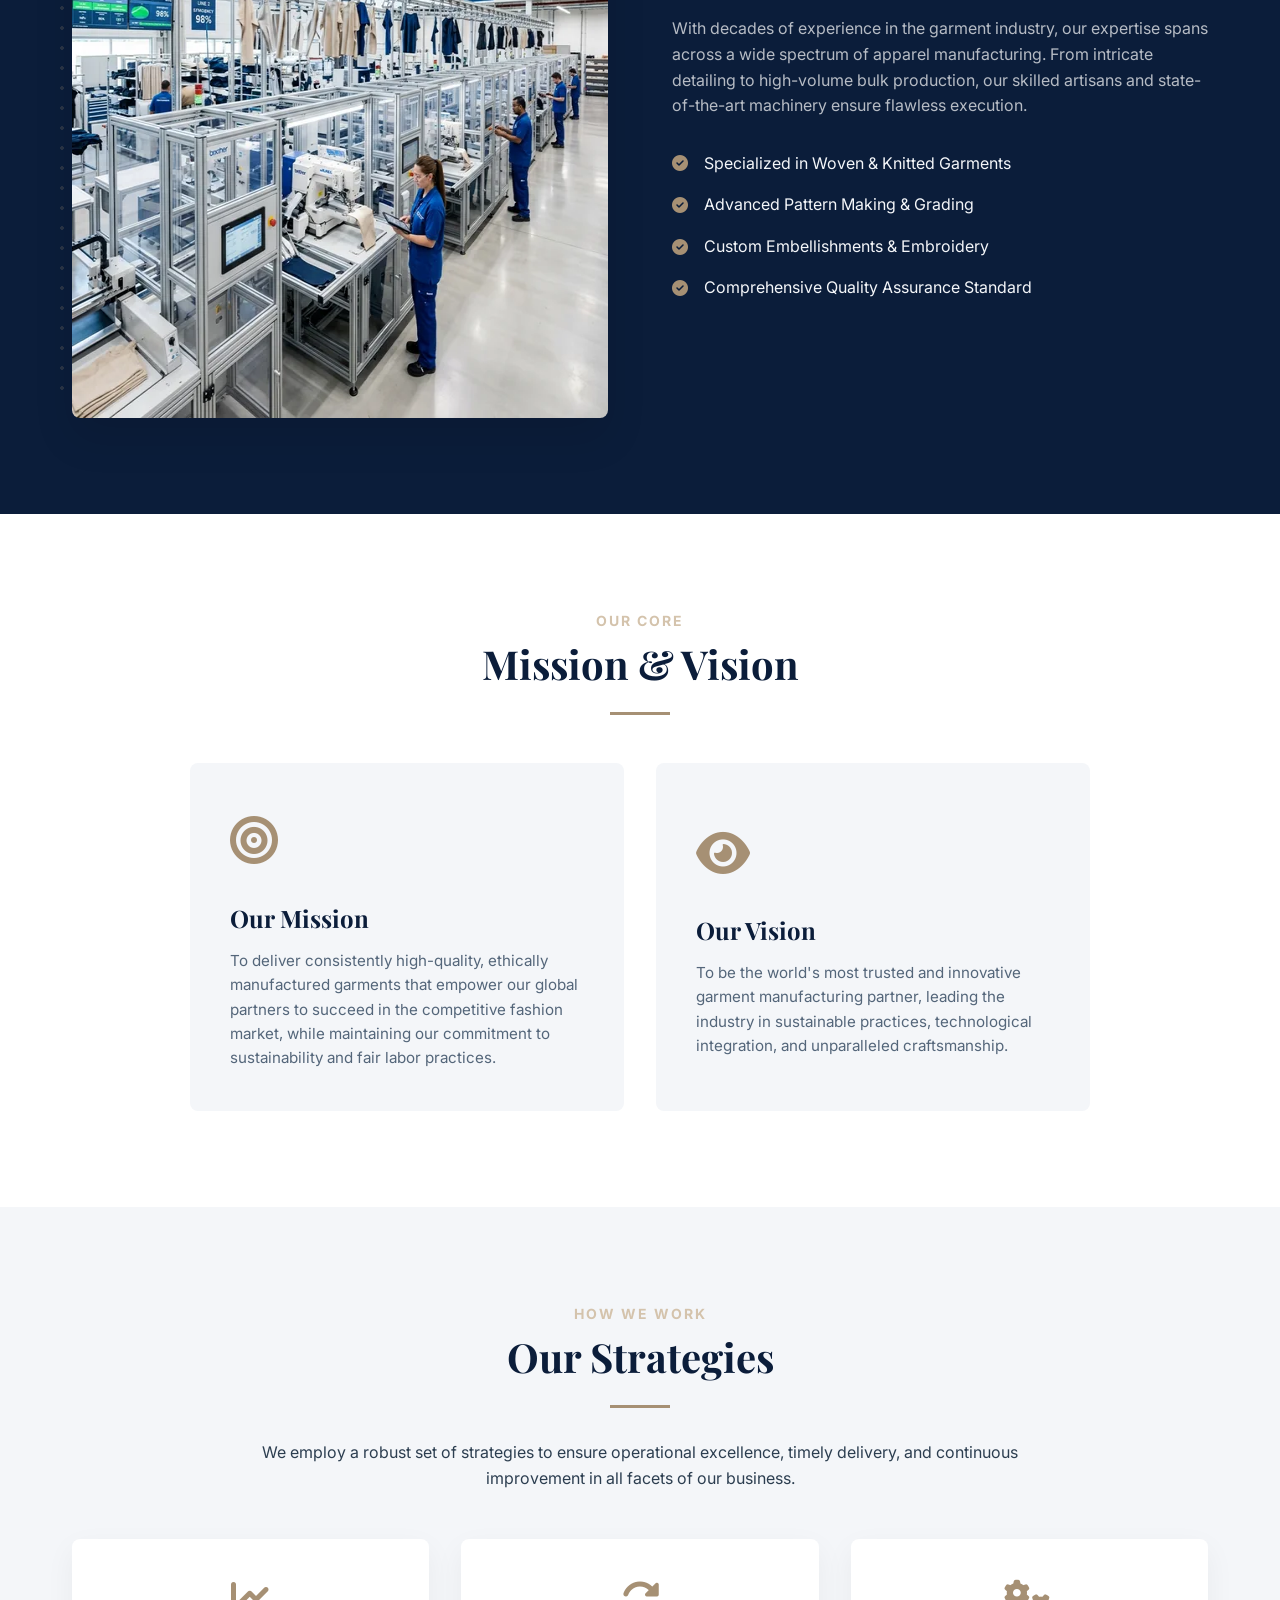
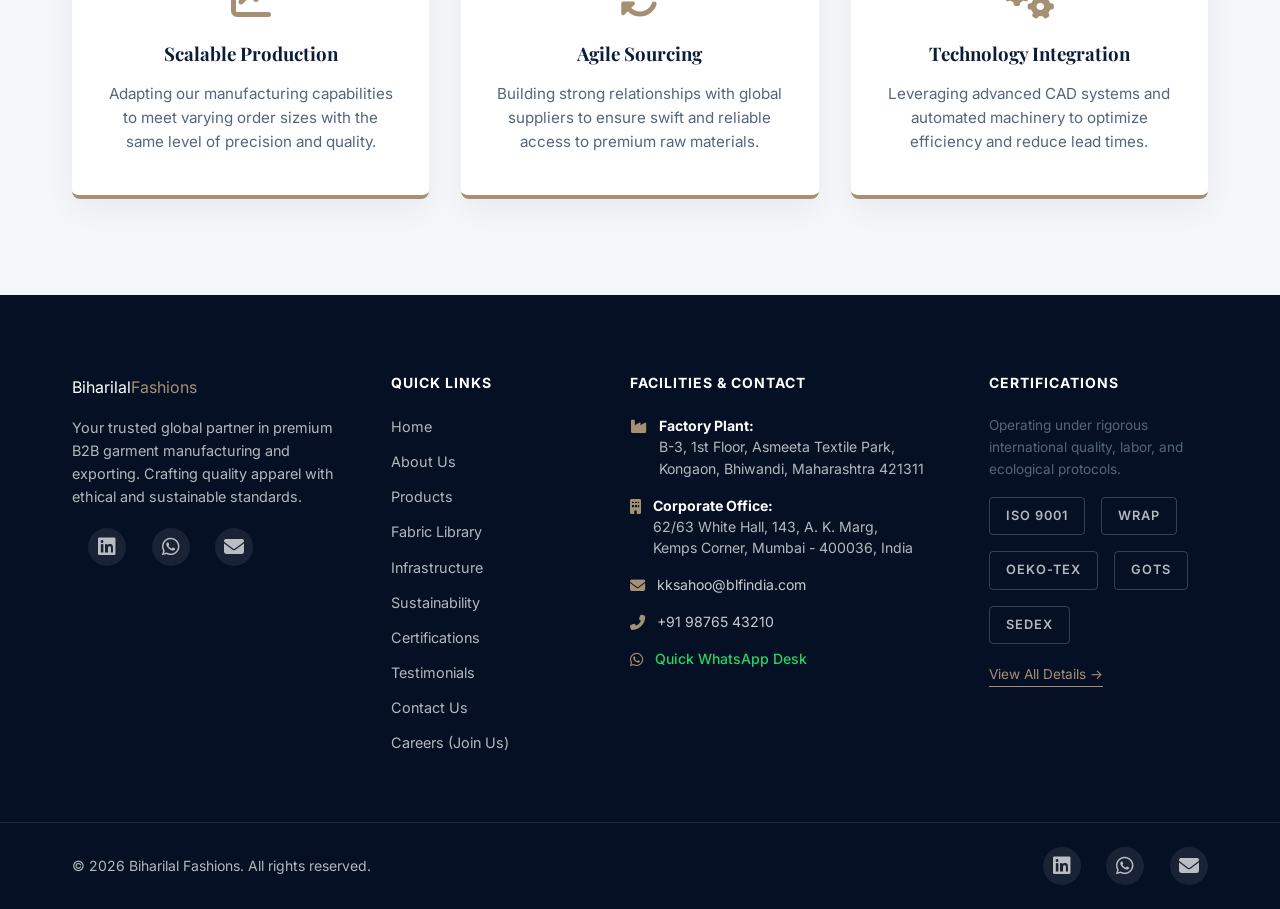
==== commit c482e086: "feat: complete B2B trust signals, image optimization, SEO, and navigation overhaul" ====
--- a/about.html
+++ b/about.html
@@ -3,8 +3,35 @@
 <head>
     <meta charset="UTF-8">
     <meta name="viewport" content="width=device-width, initial-scale=1.0">
-    <title>About Us | Biharilal Fashions</title>
-    <meta name="description" content="Learn more about Biharilal Fashions: our philosophy, expertise, mission, vision, and strategies for global garment manufacturing.">
+    <title>About Us | Heritage Garment Manufacturing | Biharilal Fashions</title>
+    <meta name="description" content="Decades of textile craftsmanship and modern apparel manufacturing. Discover Biharilal Fashions' philosophy, leadership, and production facilities in Mumbai and Bhiwandi.">
+    <meta name="robots" content="index, follow">
+    <link rel="canonical" href="https://rohitsahoo11.github.io/BLF-Website/about.html">
+
+    <!-- Favicon -->
+    <link rel="icon" type="image/svg+xml" href="assets/favicon.svg">
+    <link rel="alternate icon" href="favicon.ico">
+    <link rel="apple-touch-icon" href="assets/favicon-32x32.png">
+
+    <!-- Open Graph / Facebook / LinkedIn / WhatsApp -->
+    <meta property="og:site_name" content="Biharilal Fashions">
+    <meta property="og:type" content="website">
+    <meta property="og:url" content="https://rohitsahoo11.github.io/BLF-Website/about.html">
+    <meta property="og:title" content="About Us | Heritage Garment Manufacturing | Biharilal Fashions">
+    <meta property="og:description" content="Decades of textile craftsmanship and modern apparel manufacturing. Discover Biharilal Fashions' philosophy, leadership, and production facilities in Mumbai and Bhiwandi.">
+    <meta property="og:image" content="https://rohitsahoo11.github.io/BLF-Website/assets/about_philosophy.webp">
+    <meta property="og:image:width" content="1200">
+    <meta property="og:image:height" content="630">
+    <meta property="og:image:alt" content="Biharilal Fashions Garment Manufacturing & Exporting">
+    <meta property="og:locale" content="en_US">
+
+    <!-- Twitter Card -->
+    <meta name="twitter:card" content="summary_large_image">
+    <meta name="twitter:title" content="About Us | Heritage Garment Manufacturing | Biharilal Fashions">
+    <meta name="twitter:description" content="Decades of textile craftsmanship and modern apparel manufacturing. Discover Biharilal Fashions' philosophy, leadership, and production facilities in Mumbai and Bhiwandi.">
+    <meta name="twitter:image" content="https://rohitsahoo11.github.io/BLF-Website/assets/about_philosophy.webp">
+
+    <!-- Fonts & Icons -->
     <link rel="preconnect" href="https://fonts.googleapis.com">
     <link rel="preconnect" href="https://fonts.gstatic.com" crossorigin>
     <link href="https://fonts.googleapis.com/css2?family=Inter:wght@300;400;500;600&family=Playfair+Display:wght@400;600;700&display=swap" rel="stylesheet">
@@ -12,42 +39,62 @@
     <link rel="stylesheet" href="styles.css">
 </head>
 <body>
-    <!-- Navigation -->
-    <nav class="navbar scrolled" id="navbar" style="background-color: rgba(255, 255, 255, 0.98); box-shadow: 0 4px 20px rgba(0,0,0,0.05); border-bottom: none;">
-        <div class="container nav-container">
-            <a href="index.html" class="logo">
-                <span class="logo-text" style="color: var(--primary-dark);">Biharilal <span class="accent-text">Fashions</span></span>
-            </a>
-            <div class="nav-links">
-                <a href="index.html#home" class="nav-link" style="color: var(--primary-dark);">Home</a>
-                <div class="dropdown">
-                    <a href="about.html" class="nav-link active" style="color: var(--accent-earth);">About Us <i class="fas fa-chevron-down" style="font-size: 0.7em; margin-left: 4px;"></i></a>
-                    <div class="dropdown-menu">
-                        <a href="about.html" class="dropdown-item" style="color: var(--accent-earth);">Company Overview</a>
-                        <a href="certifications.html" class="dropdown-item">Certifications</a>
-                        <a href="sustainability.html" class="dropdown-item">Sustainability</a>
-                    </div>
-                </div>
-                <a href="index.html#infrastructure" class="nav-link" style="color: var(--primary-dark);">Infrastructure</a>
-                <a href="fabrics.html" class="nav-link" style="color: var(--primary-dark);">Fabrics</a>
-                <div class="dropdown">
-                    <a href="contact.html" class="nav-link" style="color: var(--primary-dark);">Contact Us <i class="fas fa-chevron-down" style="font-size: 0.7em; margin-left: 4px;"></i></a>
-                    <div class="dropdown-menu" style="right: 0; left: auto; min-width: 150px;">
-                        <a href="contact.html" class="dropdown-item">Get in Touch</a>
-                        <a href="join.html" class="dropdown-item">Join Us</a>
-                    </div>
-                </div>
-            </div>
-            <a href="contact.html" class="btn btn-primary nav-btn">Request a Quote</a>
-            <button class="mobile-toggle" aria-label="Toggle menu" style="color: var(--primary-dark);">
-                <i class="fas fa-bars"></i>
-            </button>
-        </div>
-    </nav>
+    <!-- Header with Quick Contact Bar -->
+    <header class="site-header scrolled" id="siteHeader" data-permanent-scrolled="true">
+        <div class="top-bar">
+            <div class="container top-bar-container">
+                <div class="top-bar-left">
+                    <span class="top-bar-item"><i class="fas fa-industry"></i> Factory: Asmeeta Textile Park, Bhiwandi</span>
+                    <span class="top-bar-item"><i class="fas fa-building"></i> HQ: Kemps Corner, Mumbai</span>
+                </div>
+                <div class="top-bar-right">
+                    <a href="mailto:kksahoo@blfindia.com" class="top-bar-item"><i class="fas fa-envelope"></i> kksahoo@blfindia.com</a>
+                    <a href="tel:+919876543210" class="top-bar-item"><i class="fas fa-phone-alt"></i> +91 98765 43210</a>
+                    <a href="https://wa.me/919876543210?text=Hello%20Biharilal%20Fashions,%20we%20have%20an%20export%20inquiry" target="_blank" rel="noopener noreferrer" class="top-bar-item whatsapp-top"><i class="fab fa-whatsapp"></i> WhatsApp</a>
+                </div>
+            </div>
+        </div>
+        <nav class="navbar scrolled" id="navbar" data-permanent-scrolled="true">
+            <div class="container nav-container">
+                <a href="index.html" class="logo">
+                    <span class="logo-text" style="color: var(--primary-dark);">Biharilal <span class="accent-text">Fashions</span></span>
+                </a>
+                <div class="nav-links">
+                    <a href="index.html#home" class="nav-link" style="color: var(--primary-dark);">Home</a>
+                    <div class="dropdown">
+                        <a href="about.html" class="nav-link active" style="color: var(--primary-dark);">About Us <i class="fas fa-chevron-down" style="font-size: 0.7em; margin-left: 4px;"></i></a>
+                        <div class="dropdown-menu">
+                            <a href="about.html" class="dropdown-item">Company Overview</a>
+                            <a href="certifications.html" class="dropdown-item">Certifications</a>
+                            <a href="sustainability.html" class="dropdown-item">Sustainability</a>
+                        </div>
+                    </div>
+                    <a href="products.html" class="nav-link" style="color: var(--primary-dark);">Products</a>
+                    <a href="fabrics.html" class="nav-link" style="color: var(--primary-dark);">Fabrics</a>
+                    <a href="index.html#infrastructure" class="nav-link" style="color: var(--primary-dark);">Infrastructure</a>
+                    <a href="testimonials.html" class="nav-link" style="color: var(--primary-dark);">Testimonials</a>
+                    <div class="dropdown">
+                        <a href="contact.html" class="nav-link" style="color: var(--primary-dark);">Contact Us <i class="fas fa-chevron-down" style="font-size: 0.7em; margin-left: 4px;"></i></a>
+                        <div class="dropdown-menu" style="right: 0; left: auto; min-width: 150px;">
+                            <a href="contact.html" class="dropdown-item">Get in Touch</a>
+                            <a href="join.html" class="dropdown-item">Join Us</a>
+                        </div>
+                    </div>
+                                    <div class="mobile-drawer-cta">
+                        <a href="contact.html" class="btn btn-primary btn-block">Request a Quote <i class="fas fa-arrow-right ml-2"></i></a>
+                    </div>
+                </div>
+                <a href="contact.html" class="btn btn-primary nav-btn">Request a Quote</a>
+                <button class="mobile-toggle" aria-label="Toggle menu" style="color: var(--primary-dark);">
+                    <i class="fas fa-bars"></i>
+                </button>
+            </div>
+        </nav>
+    </header>
 
     <!-- Hero Section -->
     <section class="hero" style="height: 50vh; min-height: 400px;">
-        <div class="hero-bg" style="background-image: url('assets/about_heritage.png'); background-position: center 20%;"></div>
+        <div class="hero-bg" style="background-image: url('assets/about_heritage.webp'); background-position: center 20%;"></div>
         <div class="hero-overlay" style="background: linear-gradient(to right, rgba(11,29,58,0.95) 0%, rgba(11,29,58,0.7) 100%);"></div>
         <div class="container hero-content">
             <span class="subtitle">About Us</span>
@@ -67,7 +114,7 @@
                 <p>We approach every partnership with transparency, integrity, and a shared vision for success. By treating our clients' brands as our own, we forge lasting relationships built on trust and mutual growth.</p>
             </div>
             <div class="split-image-container">
-                <img src="assets/fabric_cotton.png" alt="Our Philosophy" class="split-image">
+                <img src="assets/about_philosophy.webp" alt="Master tailor and pattern maker crafting precision garment patterns at Biharilal Fashions atelier" class="split-image" width="640" height="640" loading="lazy">
                 <div class="image-accent"></div>
             </div>
         </div>
@@ -89,7 +136,7 @@
                 </ul>
             </div>
             <div class="split-image-container">
-                <img src="assets/infrastructure_factory.png" alt="Our Expertise" class="split-image">
+                <img src="assets/infrastructure_factory.webp" alt="Modern sewing assembly floor with rigorous 5-stage quality inspection lines" class="split-image" width="640" height="640" loading="lazy">
                 <div class="image-accent pattern-dots"></div>
             </div>
         </div>
@@ -154,39 +201,91 @@
         <div class="container footer-container">
             <div class="footer-brand">
                 <a href="index.html" class="logo text-light">Biharilal <span class="accent-text">Fashions</span></a>
-                <p class="footer-desc">Your trusted global partner in premium garment manufacturing and exporting.</p>
+                <p class="footer-desc">Your trusted global partner in premium B2B garment manufacturing and exporting. Crafting quality apparel with ethical and sustainable standards.</p>
+                <div class="social-links">
+                    <a href="https://www.linkedin.com/company/biharilal-fashions" target="_blank" rel="noopener noreferrer" aria-label="Biharilal Fashions on LinkedIn"><i class="fab fa-linkedin"></i></a>
+                    <a href="https://wa.me/919876543210?text=Hello%20Biharilal%20Fashions,%20we%20have%20an%20export%20inquiry" target="_blank" rel="noopener noreferrer" aria-label="WhatsApp Export Desk"><i class="fab fa-whatsapp"></i></a>
+                    <a href="mailto:kksahoo@blfindia.com" aria-label="Email Biharilal Fashions"><i class="fas fa-envelope"></i></a>
+                </div>
             </div>
             <div class="footer-links">
                 <h4>Quick Links</h4>
-                <a href="index.html#home">Home</a>
+                <a href="index.html">Home</a>
                 <a href="about.html">About Us</a>
+                <a href="products.html">Products</a>
+                <a href="fabrics.html">Fabric Library</a>
                 <a href="index.html#infrastructure">Infrastructure</a>
-                <a href="fabrics.html">Fabrics</a>
                 <a href="sustainability.html">Sustainability</a>
+                <a href="certifications.html">Certifications</a>
                 <a href="testimonials.html">Testimonials</a>
-                <a href="contact.html">Contact</a>
-                <a href="join.html">Join Us</a>
+                <a href="contact.html">Contact Us</a>
+                <a href="join.html">Careers (Join Us)</a>
+            </div>
+            <div class="footer-contact">
+                <h4>Facilities & Contact</h4>
+                <div class="footer-contact-item">
+                    <i class="fas fa-industry"></i>
+                    <div>
+                        <strong style="color: #fff;">Factory Plant:</strong><br>
+                        B-3, 1st Floor, Asmeeta Textile Park,<br>Kongaon, Bhiwandi, Maharashtra 421311
+                    </div>
+                </div>
+                <div class="footer-contact-item">
+                    <i class="fas fa-building"></i>
+                    <div>
+                        <strong style="color: #fff;">Corporate Office:</strong><br>
+                        62/63 White Hall, 143, A. K. Marg,<br>Kemps Corner, Mumbai - 400036, India
+                    </div>
+                </div>
+                <div class="footer-contact-item">
+                    <i class="fas fa-envelope"></i>
+                    <div>
+                        <a href="mailto:kksahoo@blfindia.com">kksahoo@blfindia.com</a>
+                    </div>
+                </div>
+                <div class="footer-contact-item">
+                    <i class="fas fa-phone-alt"></i>
+                    <div>
+                        <a href="tel:+919876543210">+91 98765 43210</a>
+                    </div>
+                </div>
+                <div class="footer-contact-item wa">
+                    <i class="fab fa-whatsapp"></i>
+                    <div>
+                        <a href="https://wa.me/919876543210?text=Hello%20Biharilal%20Fashions,%20we%20have%20an%20export%20inquiry" target="_blank" rel="noopener noreferrer">Quick WhatsApp Desk</a>
+                    </div>
+                </div>
             </div>
             <div class="footer-cert">
                 <h4>Certifications</h4>
+                <p style="font-size: 0.85rem; color: var(--text-light); margin-bottom: 1rem;">Operating under rigorous international quality, labor, and ecological protocols.</p>
                 <div class="cert-icons">
                     <span class="cert-badge">ISO 9001</span>
-                    <span class="cert-badge">Wrap Certified</span>
-                    <span class="cert-badge">Oeko-Tex</span>
-                </div>
-                <a href="certifications.html" style="display: inline-block; margin-top: 1rem; color: var(--accent-earth); font-size: 0.85rem; text-decoration: none; border-bottom: 1px solid var(--accent-earth); transition: var(--transition);">View All Details &rarr;</a>
+                    <span class="cert-badge">WRAP</span>
+                    <span class="cert-badge">OEKO-TEX</span>
+                    <span class="cert-badge">GOTS</span>
+                    <span class="cert-badge">SEDEX</span>
+                </div>
+                <a href="certifications.html" style="display: inline-block; margin-top: 1.25rem; color: var(--accent-earth); font-size: 0.85rem; text-decoration: none; border-bottom: 1px solid var(--accent-earth); transition: var(--transition);">View All Details &rarr;</a>
             </div>
         </div>
         <div class="footer-bottom">
             <div class="container bottom-flex">
-                <p>&copy; <span id="year">2026</span> Biharilal Fashions. All rights reserved.</p>
-                <div class="social-links">
-                    <a href="#"><i class="fab fa-linkedin"></i></a>
-                    <a href="#"><i class="fab fa-twitter"></i></a>
+                <p>&copy; <span id="year"></span> Biharilal Fashions. All rights reserved.</p>
+                <div class="social-links" style="margin-top: 0;">
+                    <a href="https://www.linkedin.com/company/biharilal-fashions" target="_blank" rel="noopener noreferrer" aria-label="LinkedIn"><i class="fab fa-linkedin"></i></a>
+                    <a href="https://wa.me/919876543210?text=Hello%20Biharilal%20Fashions" target="_blank" rel="noopener noreferrer" aria-label="WhatsApp"><i class="fab fa-whatsapp"></i></a>
+                    <a href="mailto:kksahoo@blfindia.com" aria-label="Email"><i class="fas fa-envelope"></i></a>
                 </div>
             </div>
         </div>
     </footer>
+
+    <!-- WhatsApp Floating Action -->
+    <a href="https://wa.me/919876543210?text=Hello%20Biharilal%20Fashions,%20we%20have%20an%20export%20inquiry" class="whatsapp-float" target="_blank" rel="noopener noreferrer" aria-label="Direct WhatsApp Chat with Export Desk">
+        <i class="fab fa-whatsapp"></i>
+        <span class="whatsapp-tooltip">Chat with Export Desk</span>
+    </a>
 
     <script src="script.js"></script>
 </body>
--- a/styles.css
+++ b/styles.css
@@ -1,3 +1,28 @@
+/* ==========================================================================
+   BIHARILAL FASHIONS (BLF) — STYLESHEET
+   Global Garment Manufacturing & Exporting
+
+   TABLE OF CONTENTS:
+   01. Reset & Root Variables
+   02. Typography & Base Elements
+   03. Buttons & Component Utilities
+   04. Site Header & Quick-Contact Top Bar
+   05. Navigation & Dropdowns
+   06. Hero Section & Background Overlays
+   07. Trust Signals & Accreditation Badges
+   08. Split Feature Sections (About & Infrastructure)
+   09. Global Export Markets & Shipping Map
+   10. Fabric Library & Garment Products Preview
+   11. Sustainability Grid & Eco Highlights
+   12. Testimonials & Social Proof
+   13. Contact Wrapper & B2B Buyer Assurance
+   14. Global 4-Column Footer & Facilities
+   15. Animations & Keyframes
+   16. Notification Popup
+   17. Floating WhatsApp Action Widget
+   18. Responsive Breakpoints (1024px, 768px, 480px)
+   ========================================================================== */
+
 :root {
     /* Color Palette */
     --primary-dark: #0B1D3A; /* Deep Navy */
@@ -5,7 +30,7 @@
     --accent-earth: #A69074; /* Muted Earth Tone */
     --accent-hover: #8e785d;
     --text-main: #2C3E50;
-    --text-light: #7A8B99;
+    --text-light: #54667A;
     --text-white: #FFFFFF;
     
     /* Typography */
@@ -16,7 +41,8 @@
     --transition: all 0.3s cubic-bezier(0.25, 0.8, 0.25, 1);
     --border-radius: 8px;
     --max-width: 1200px;
-    --nav-height: 80px;
+    --nav-height: 74px;
+    --top-bar-height: 38px;
 }
 
 * {
@@ -128,11 +154,11 @@
 .section-subtitle {
     display: block;
     font-family: var(--font-body);
-    color: var(--accent-earth);
+    color: #D4C3AC;
     text-transform: uppercase;
     letter-spacing: 2px;
     font-size: 0.875rem;
-    font-weight: 600;
+    font-weight: 700;
     margin-bottom: 0.5rem;
 }
 
@@ -154,11 +180,86 @@
 .divider-light { background-color: rgba(255,255,255,0.2); }
 .center-divider { margin: 1.5rem auto 2rem; }
 
-/* Navigation */
-.navbar {
+/* Site Header & Top Contact Bar */
+.site-header {
     position: fixed;
     top: 0;
     left: 0;
+    width: 100%;
+    z-index: 1000;
+    transition: var(--transition);
+}
+
+.top-bar {
+    background-color: #061122;
+    color: rgba(255, 255, 255, 0.78);
+    font-size: 0.82rem;
+    padding: 0.45rem 0;
+    border-bottom: 1px solid rgba(255, 255, 255, 0.08);
+    max-height: 45px;
+    opacity: 1;
+    overflow: hidden;
+    transition: max-height 0.35s ease, opacity 0.3s ease, padding 0.35s ease;
+}
+
+.top-bar-container {
+    display: flex;
+    justify-content: space-between;
+    align-items: center;
+    gap: 1rem;
+}
+
+.top-bar-left, .top-bar-right {
+    display: flex;
+    align-items: center;
+    gap: 1.5rem;
+}
+
+.top-bar-item {
+    color: rgba(255, 255, 255, 0.85);
+    text-decoration: none;
+    display: inline-flex;
+    align-items: center;
+    gap: 0.45rem;
+    font-size: 0.82rem;
+    transition: var(--transition);
+}
+
+.top-bar-item i {
+    color: var(--accent-earth);
+    font-size: 0.85rem;
+}
+
+.top-bar-item:hover {
+    color: var(--text-white);
+}
+
+.top-bar-item.whatsapp-top {
+    color: #25D366;
+    font-weight: 500;
+}
+
+.top-bar-item.whatsapp-top i {
+    color: #25D366;
+}
+
+.top-bar-item.whatsapp-top:hover {
+    color: #34e77a;
+}
+
+.site-header.scrolled .top-bar {
+    max-height: 0;
+    opacity: 0;
+    padding: 0;
+    border-bottom: none;
+}
+
+.mobile-drawer-cta { display: block;
+         display: none; }
+
+/* Navigation */
+.navbar {
+    position: relative;
     width: 100%;
     height: var(--nav-height);
     background-color: rgba(11, 29, 58, 0.95);
@@ -302,7 +403,7 @@
     position: relative;
     display: flex;
     align-items: center;
-    padding-top: var(--nav-height);
+    padding-top: calc(var(--nav-height) + var(--top-bar-height));
 }
 
 .hero-bg {
@@ -322,7 +423,7 @@
     left: 0;
     width: 100%;
     height: 100%;
-    background: linear-gradient(to right, rgba(11,29,58,0.9) 0%, rgba(11,29,58,0.5) 100%);
+    background: linear-gradient(to right, rgba(11,29,58,0.94) 0%, rgba(11,29,58,0.82) 55%, rgba(11,29,58,0.65) 100%);
     z-index: 2;
 }
 
@@ -582,7 +683,7 @@
     flex-shrink: 0;
 }
 
-.detail-item h4 {
+.detail-item h4, .detail-item h3 {
     color: var(--text-white);
     margin-bottom: 0.25rem;
     font-family: var(--font-body);
@@ -751,7 +852,7 @@
     border: 2px solid var(--accent-earth);
 }
 
-.author-info h4 {
+.author-info h4, .author-info h3 {
     margin-bottom: 0.2rem;
     font-size: 1rem;
 }
@@ -771,9 +872,77 @@
 
 .footer-container {
     display: grid;
-    grid-template-columns: 2fr 1fr 1.5fr;
-    gap: 4rem;
-    margin-bottom: 3rem;
+    grid-template-columns: 1.4fr 1fr 1.6fr 1.1fr;
+    gap: 2.5rem;
+    margin-bottom: 3.5rem;
+}
+
+.footer-contact h4 {
+    color: var(--text-white);
+    font-family: var(--font-body);
+    margin-bottom: 1.5rem;
+    text-transform: uppercase;
+    letter-spacing: 1px;
+    font-size: 0.875rem;
+}
+
+.footer-contact-item {
+    display: flex;
+    gap: 0.75rem;
+    margin-bottom: 1rem;
+    font-size: 0.88rem;
+    line-height: 1.5;
+}
+
+.footer-contact-item i {
+    color: var(--accent-earth);
+    margin-top: 0.25rem;
+    font-size: 0.95rem;
+    flex-shrink: 0;
+}
+
+.footer-contact-item a {
+    color: rgba(255,255,255,0.78);
+    transition: var(--transition);
+}
+
+.footer-contact-item a:hover {
+    color: var(--accent-earth);
+}
+
+.footer-contact-item.wa a {
+    color: #25D366;
+    font-weight: 500;
+}
+
+.footer-contact-item.wa a:hover {
+    color: #34e77a;
+}
+
+.social-links {
+    display: flex;
+    gap: 0.6rem;
+    margin-top: 1.25rem;
+}
+
+.social-links a {
+    display: inline-flex;
+    align-items: center;
+    justify-content: center;
+    width: 38px;
+    height: 38px;
+    border-radius: 50%;
+    background: rgba(255, 255, 255, 0.08);
+    color: rgba(255, 255, 255, 0.8);
+    font-size: 1rem;
+    transition: var(--transition);
+    margin-left: 0;
+}
+
+.social-links a:hover {
+    background: var(--accent-earth);
+    color: #ffffff;
+    transform: translateY(-2px);
 }
 
 .footer-desc {
@@ -875,6 +1044,10 @@
     .sustainability-grid {
         grid-template-columns: 1fr;
     }
+    .footer-container {
+        grid-template-columns: repeat(2, 1fr);
+        gap: 2.5rem;
+    }
     .fabric-preview-grid {
         grid-template-columns: repeat(2, 1fr);
     }
@@ -889,10 +1062,13 @@
         position: absolute;
         top: 100%;
         left: 0;
-        background-color: var(--text-white);
+        background-color: #ffffff;
         flex-direction: column;
-        padding: 1rem 0;
-        box-shadow: 0 10px 20px rgba(0,0,0,0.1);
+        padding: 0.5rem 0 1.5rem;
+        box-shadow: 0 15px 30px rgba(11,29,58,0.15);
+        border-bottom: 2px solid var(--accent-earth);
+        max-height: calc(100vh - 80px);
+        overflow-y: auto;
         gap: 0;
     }
     .nav-links.nav-active {
@@ -914,7 +1090,15 @@
         align-items: flex-start;
     }
     .dropdown > .nav-link {
-        display: none;
+        display: flex;
+        justify-content: space-between;
+        align-items: center;
+        background-color: rgba(244, 246, 249, 0.7);
+        font-weight: 600;
+        color: var(--primary-dark) !important;
+        padding: 0.85rem 1.75rem;
+        border-bottom: 1px solid rgba(0,0,0,0.06);
+        width: 100%;
     }
     .dropdown-menu {
         position: static;
@@ -926,16 +1110,39 @@
         padding: 0;
         margin: 0;
         width: 100%;
-        background-color: transparent;
+        background-color: #ffffff;
         display: flex;
         flex-direction: column;
     }
+    .dropdown-item {
+        padding: 0.75rem 2.5rem;
+        font-size: 0.92rem;
+        color: var(--text-main) !important;
+        border-bottom: 1px solid rgba(0,0,0,0.04);
+        width: 100%;
+        text-align: left;
+    }
     .dropdown-item:hover {
-        padding-left: 2rem;
-        background-color: transparent;
+        padding-left: 2.75rem;
+        background-color: var(--primary-light);
         color: var(--accent-earth) !important;
     }
-
+    .mobile-drawer-cta { display: block;
+        
+        padding: 1.25rem 1.75rem 0.5rem;
+        width: 100%;
+    }
+    .mobile-drawer-cta .btn {
+        width: 100%;
+        display: block;
+        text-align: center;
+        padding: 0.9rem;
+        font-size: 1rem;
+    }
+
+    .top-bar-left { display: none; }
+    .top-bar-right { width: 100%; justify-content: space-between; }
+    .top-bar { font-size: 0.75rem; }
     .nav-btn { display: none; }
     .mobile-toggle { display: block; }
     .hero-title { font-size: 2.5rem; }
@@ -1015,3 +1222,275 @@
         max-width: calc(100% - 30px);
     }
 }
+
+/* Floating WhatsApp Quick-Contact */
+.whatsapp-float {
+    position: fixed;
+    bottom: 25px;
+    right: 25px;
+    background-color: #25D366;
+    color: #ffffff;
+    width: 56px;
+    height: 56px;
+    border-radius: 50%;
+    display: flex;
+    align-items: center;
+    justify-content: center;
+    font-size: 28px;
+    box-shadow: 0 4px 15px rgba(37, 211, 102, 0.4);
+    z-index: 999;
+    transition: transform 0.3s ease, box-shadow 0.3s ease;
+    text-decoration: none;
+}
+
+.whatsapp-float:hover {
+    transform: translateY(-4px) scale(1.05);
+    box-shadow: 0 8px 25px rgba(37, 211, 102, 0.6);
+    color: #ffffff;
+}
+
+.whatsapp-tooltip {
+    position: absolute;
+    right: 68px;
+    background-color: var(--primary-dark);
+    color: #ffffff;
+    padding: 6px 14px;
+    border-radius: 4px;
+    font-size: 0.8rem;
+    font-weight: 500;
+    white-space: nowrap;
+    opacity: 0;
+    pointer-events: none;
+    transition: opacity 0.3s ease, transform 0.3s ease;
+    transform: translateX(10px);
+    box-shadow: 0 4px 12px rgba(0,0,0,0.15);
+}
+
+.whatsapp-float:hover .whatsapp-tooltip {
+    opacity: 1;
+    transform: translateX(0);
+}
+
+/* Certification Cards */
+.cert-card {
+    background: var(--text-white);
+    border-radius: var(--border-radius);
+    padding: 3rem;
+    box-shadow: 0 10px 30px rgba(0,0,0,0.05);
+    text-align: center;
+    border-top: 4px solid var(--accent-earth);
+    transition: var(--transition);
+}
+
+.cert-card:hover {
+    transform: translateY(-10px);
+    box-shadow: 0 15px 40px rgba(0,0,0,0.1);
+}
+
+.cert-logo {
+    width: 80px;
+    height: 80px;
+    background: rgba(166, 144, 116, 0.1);
+    border-radius: 50%;
+    display: flex;
+    align-items: center;
+    justify-content: center;
+    margin: 0 auto 1.5rem;
+    color: var(--accent-earth);
+    font-size: 2.5rem;
+}
+
+.cert-title {
+    font-family: var(--font-heading);
+    color: var(--primary-dark);
+    margin-bottom: 1rem;
+    font-size: 1.5rem;
+}
+
+.cert-desc {
+    color: var(--text-light);
+    font-size: 0.95rem;
+}
+
+/* --- Fix 4: Trust Signals, Accreditations & Export Showcase --- */
+.trust-cert-strip {
+    background-color: var(--primary-light);
+    border-top: 1px solid rgba(0,0,0,0.06);
+    border-bottom: 1px solid rgba(0,0,0,0.06);
+    padding: 2.5rem 0;
+}
+
+.trust-cert-container {
+    display: flex;
+    flex-direction: column;
+    align-items: center;
+    gap: 1.25rem;
+}
+
+.trust-cert-title {
+    font-size: 0.82rem;
+    font-weight: 700;
+    text-transform: uppercase;
+    letter-spacing: 2px;
+    color: var(--accent-earth);
+    text-align: center;
+}
+
+.trust-cert-grid {
+    display: flex;
+    flex-wrap: wrap;
+    justify-content: center;
+    align-items: center;
+    gap: 2.5rem;
+}
+
+.trust-badge-link {
+    display: flex;
+    flex-direction: column;
+    align-items: center;
+    gap: 0.5rem;
+    text-decoration: none;
+    transition: var(--transition);
+}
+
+.trust-badge-img {
+    width: 82px;
+    height: 82px;
+    filter: drop-shadow(0 4px 10px rgba(0,0,0,0.06));
+    transition: var(--transition);
+}
+
+.trust-badge-link:hover .trust-badge-img {
+    transform: translateY(-5px) scale(1.06);
+    filter: drop-shadow(0 8px 18px rgba(11, 29, 58, 0.15));
+}
+
+.trust-badge-name {
+    font-size: 0.8rem;
+    font-weight: 700;
+    color: var(--primary-dark);
+    letter-spacing: 0.5px;
+}
+
+/* Global Export Markets Showcase */
+.export-markets-section {
+    background-color: #071326;
+    color: var(--text-white);
+    padding: 5rem 0;
+}
+
+.export-destinations-grid {
+    display: grid;
+    grid-template-columns: repeat(auto-fit, minmax(130px, 1fr));
+    gap: 1.25rem;
+    margin: 2.5rem 0;
+}
+
+.export-destination-card {
+    background: rgba(255, 255, 255, 0.04);
+    border: 1px solid rgba(255, 255, 255, 0.08);
+    border-radius: var(--border-radius);
+    padding: 1.25rem 1rem;
+    text-align: center;
+    transition: var(--transition);
+}
+
+.export-destination-card:hover {
+    background: rgba(255, 255, 255, 0.08);
+    border-color: var(--accent-earth);
+    transform: translateY(-4px);
+}
+
+.destination-flag {
+    font-size: 2rem;
+    margin-bottom: 0.5rem;
+    display: block;
+}
+
+.destination-country {
+    font-size: 0.95rem;
+    font-weight: 700;
+    color: var(--text-white);
+    margin-bottom: 0.25rem;
+}
+
+.destination-specialty {
+    font-size: 0.78rem;
+    color: var(--accent-earth);
+    line-height: 1.3;
+}
+
+.export-map-wrapper {
+    margin-top: 2rem;
+    border-radius: 12px;
+    overflow: hidden;
+    box-shadow: 0 15px 40px rgba(0,0,0,0.3);
+    border: 1px solid rgba(255, 255, 255, 0.1);
+}
+
+/* B2B Buyer Assurance & MOQ Grid */
+.b2b-guarantee-grid {
+    display: grid;
+    grid-template-columns: repeat(3, 1fr);
+    gap: 1.25rem;
+    margin-bottom: 2rem;
+}
+
+.b2b-guarantee-item {
+    display: flex;
+    align-items: center;
+    gap: 1rem;
+    background: var(--primary-light);
+    border: 1px solid rgba(0,0,0,0.06);
+    border-radius: var(--border-radius);
+    padding: 1.2rem;
+}
+
+.b2b-guarantee-item i {
+    font-size: 1.6rem;
+    color: var(--accent-earth);
+    flex-shrink: 0;
+}
+
+.b2b-guarantee-item strong {
+    display: block;
+    font-size: 0.95rem;
+    color: var(--primary-dark);
+    margin-bottom: 0.2rem;
+}
+
+.b2b-guarantee-item span {
+    display: block;
+    font-size: 0.8rem;
+    color: var(--text-light);
+    line-height: 1.3;
+}
+
+.cert-card .cert-badge-icon {
+    width: 90px;
+    height: 90px;
+    margin: 0 auto 1.5rem;
+    display: block;
+    filter: drop-shadow(0 4px 10px rgba(0,0,0,0.08));
+    transition: var(--transition);
+}
+
+.cert-card:hover .cert-badge-icon {
+    transform: scale(1.08);
+}
+
+@media (max-width: 768px) {
+    .b2b-guarantee-grid {
+        grid-template-columns: 1fr;
+    }
+    .trust-cert-grid {
+        gap: 1.5rem;
+    }
+    .trust-badge-img {
+        width: 68px;
+        height: 68px;
+    }
+    .export-destinations-grid {
+        grid-template-columns: repeat(2, 1fr);
+    }
+}
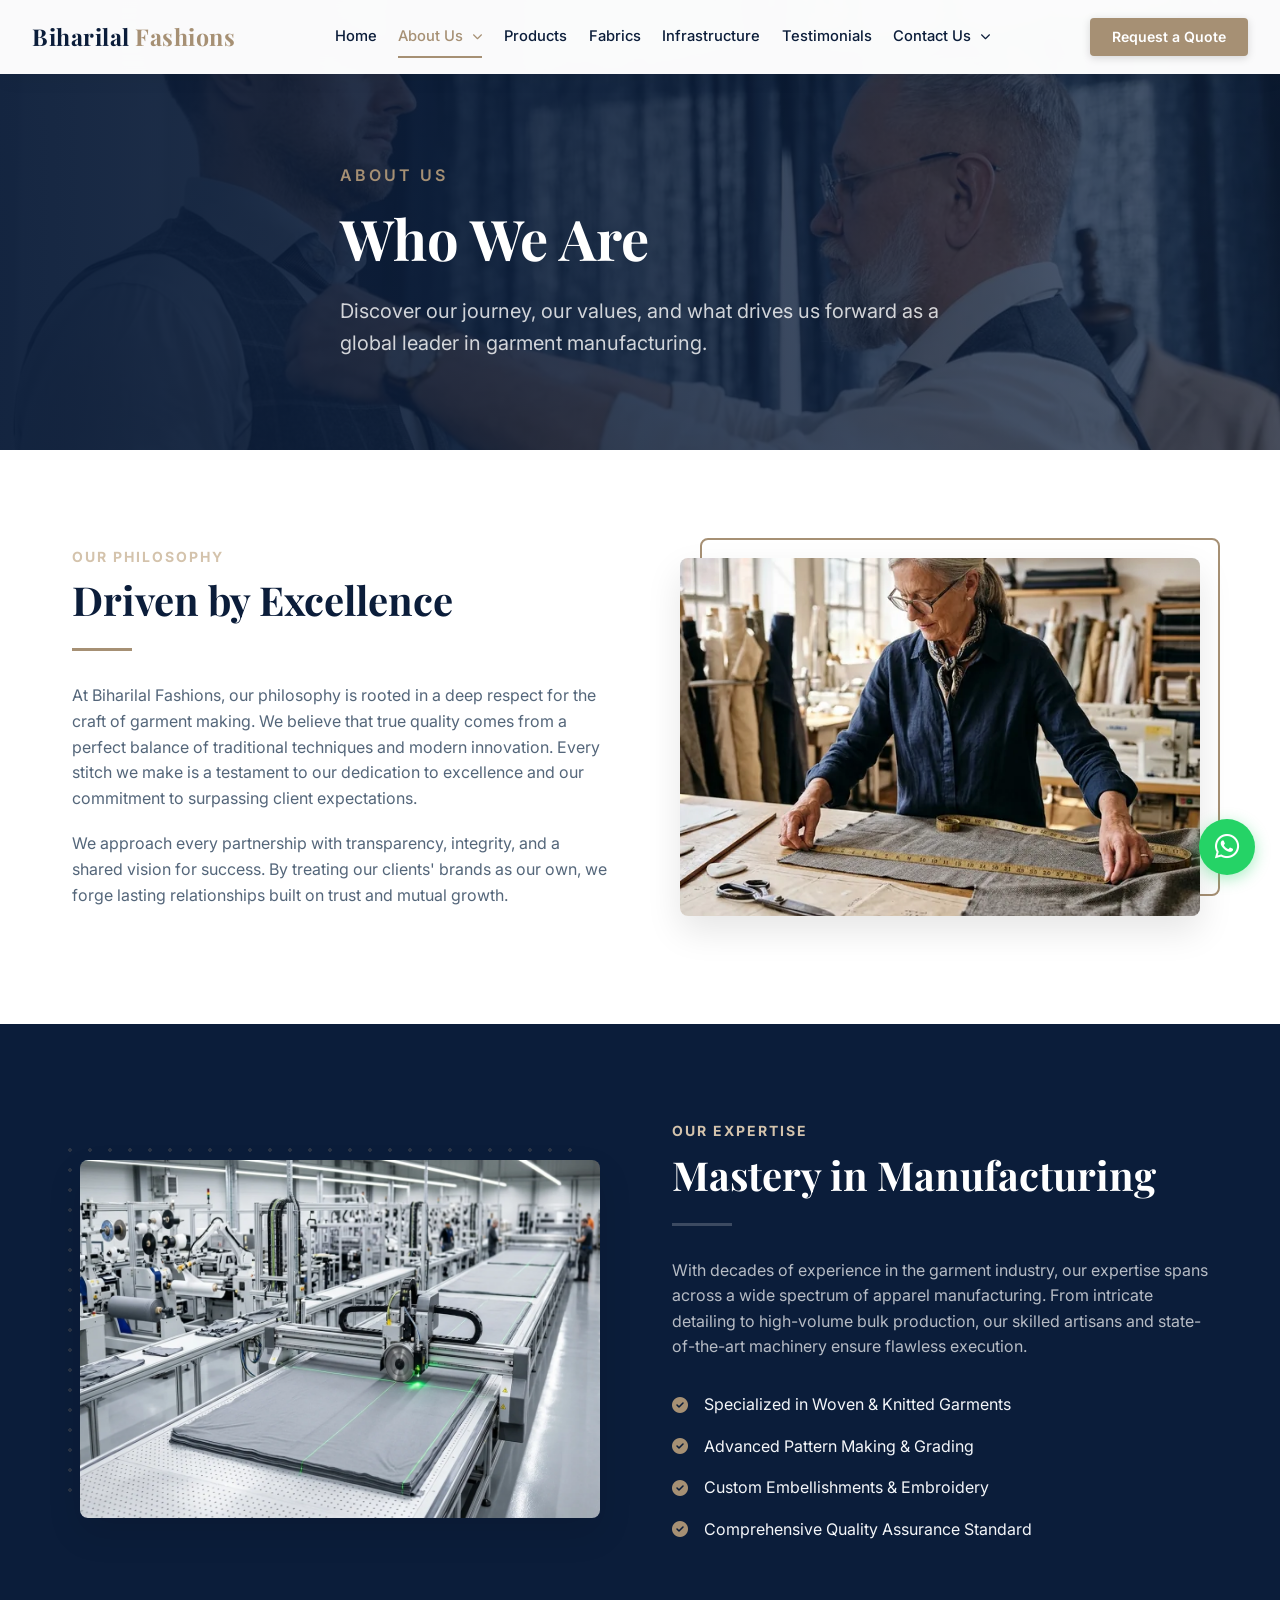
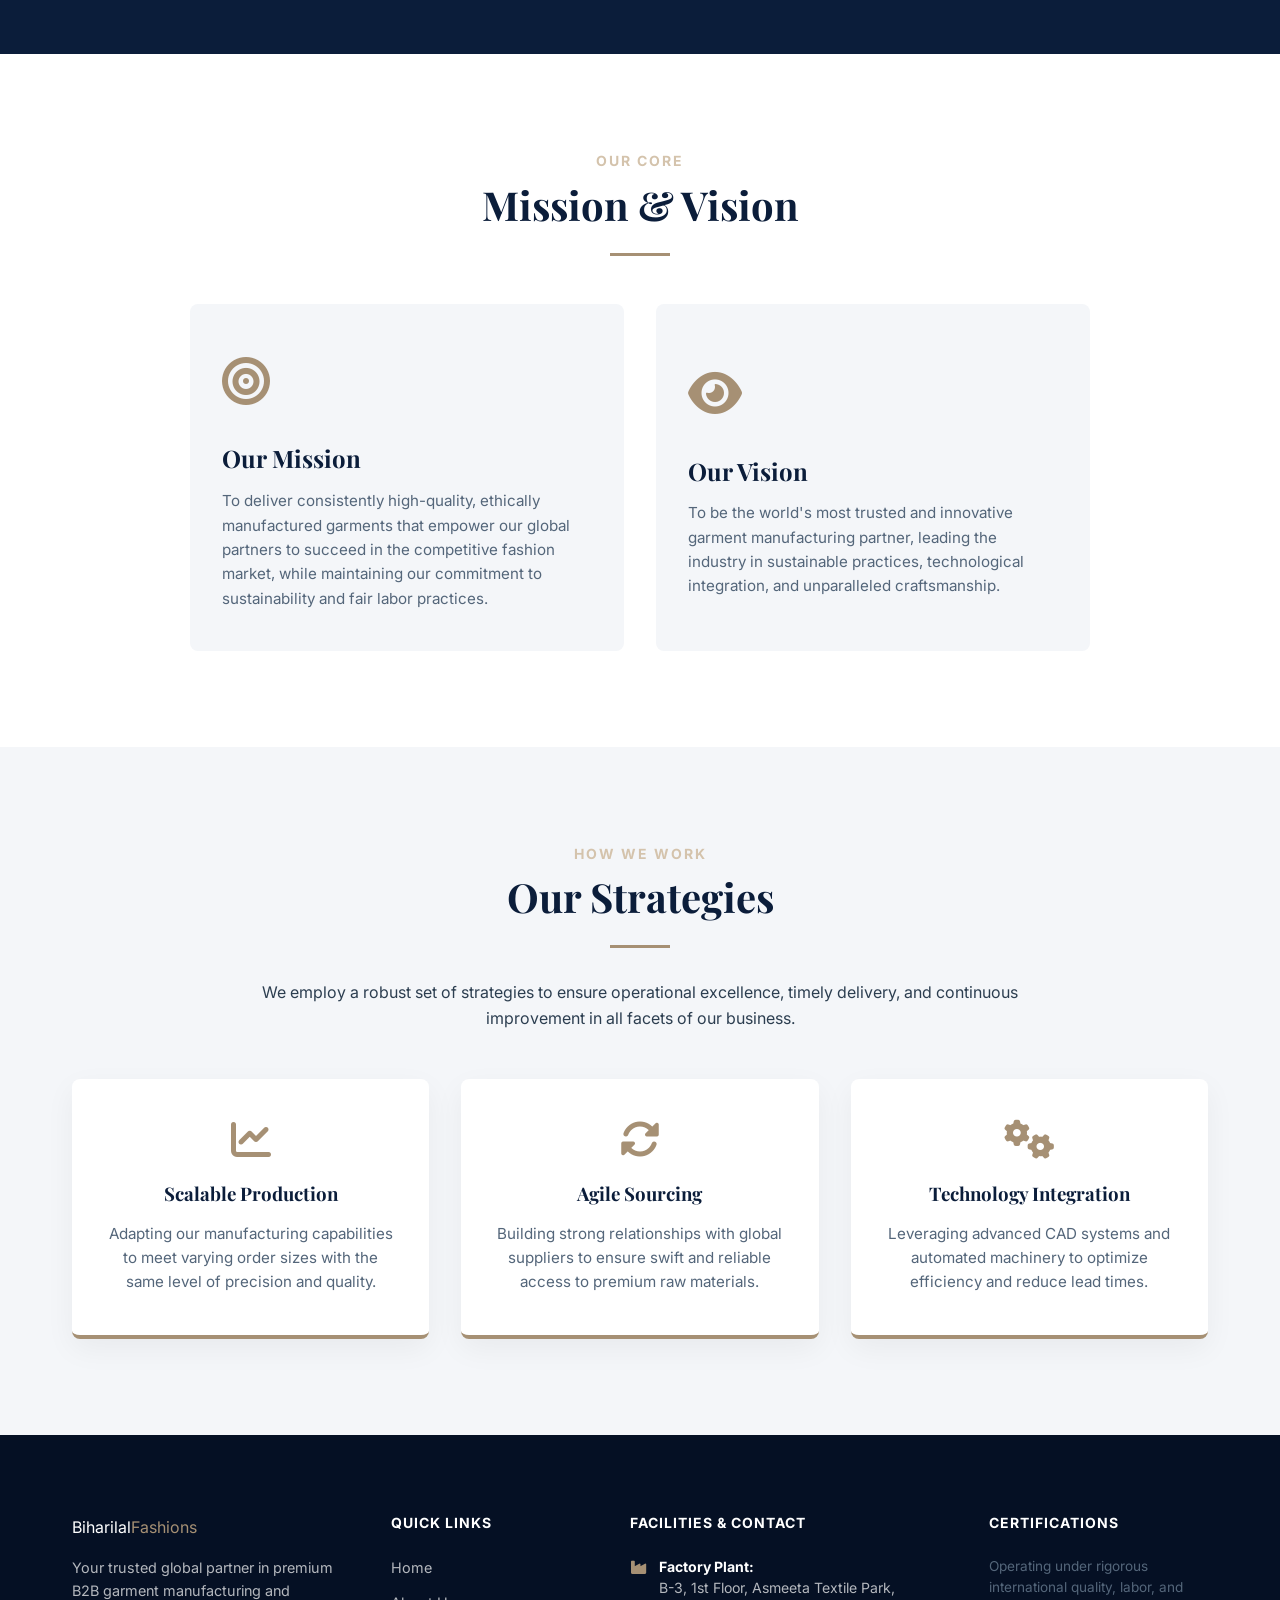
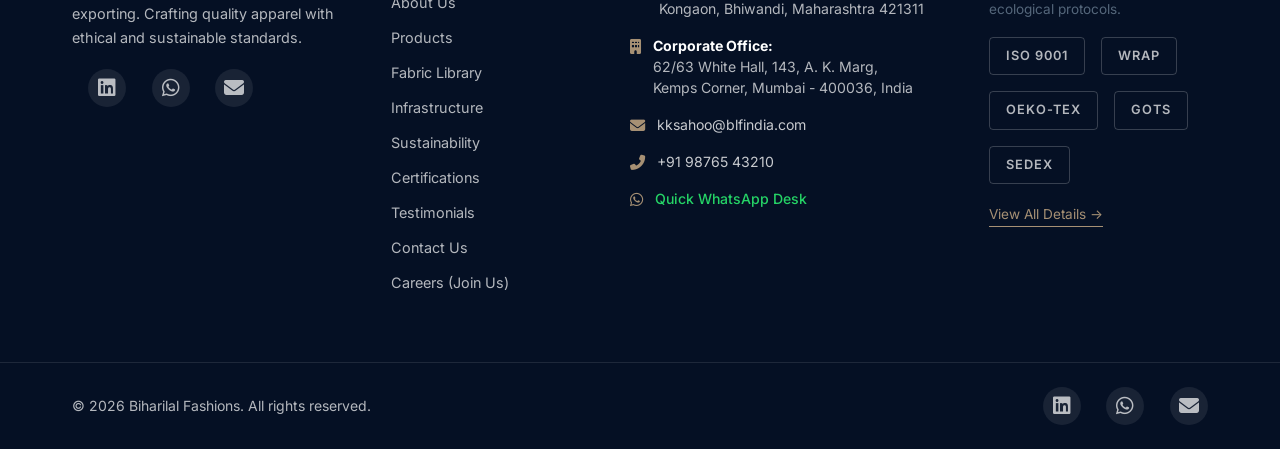
==== commit ff00a366: "fix: resolve oversized and stretched image distortion across all pages" ====
--- a/about.html
+++ b/about.html
@@ -136,7 +136,7 @@
                 </ul>
             </div>
             <div class="split-image-container">
-                <img src="assets/infrastructure_factory.webp" alt="Modern sewing assembly floor with rigorous 5-stage quality inspection lines" class="split-image" width="640" height="640" loading="lazy">
+                <img src="assets/infrastructure_factory.webp" alt="Modern sewing assembly floor with rigorous 5-stage quality inspection lines" class="split-image" width="1200" height="800" loading="lazy">
                 <div class="image-accent pattern-dots"></div>
             </div>
         </div>
--- a/styles.css
+++ b/styles.css
@@ -51,6 +51,13 @@
     box-sizing: border-box;
 }
 
+/* Base Image Reset */
+img {
+    max-width: 100%;
+    height: auto;
+    display: block;
+}
+
 html {
     scroll-behavior: smooth;
     font-size: 16px;
@@ -254,8 +261,9 @@
     border-bottom: none;
 }
 
-.mobile-drawer-cta { display: block;
-         display: none; }
+.mobile-drawer-cta {
+    display: none;
+}
 
 /* Navigation */
 .navbar {
@@ -284,33 +292,50 @@
     display: flex;
     justify-content: space-between;
     align-items: center;
+    max-width: 1320px;
+    width: 100%;
+    padding: 0 2rem;
+    gap: 1.5rem;
 }
 
 .logo {
     display: flex;
     align-items: center;
+    flex-shrink: 0;
+    white-space: nowrap;
+    text-decoration: none;
 }
 
 .logo-text {
     font-family: var(--font-heading);
-    font-size: 1.5rem;
+    font-size: 1.45rem;
     font-weight: 700;
     color: var(--text-white);
-    letter-spacing: 1px;
+    letter-spacing: 0.5px;
+    white-space: nowrap;
 }
 
 .accent-text { color: var(--accent-earth); }
 
 .nav-links {
     display: flex;
-    gap: 2rem;
+    align-items: center;
+    gap: 1.35rem;
+    flex-shrink: 1;
 }
 
 .nav-link {
-    color: rgba(255,255,255,0.8);
-    font-size: 0.95rem;
+    color: rgba(255, 255, 255, 0.85);
+    font-size: 0.92rem;
     font-weight: 500;
     position: relative;
+    display: inline-flex;
+    align-items: center;
+    gap: 5px;
+    white-space: nowrap;
+    padding: 0.35rem 0;
+    text-decoration: none;
+    transition: var(--transition);
 }
 
 .nav-link::after {
@@ -333,13 +358,27 @@
 }
 
 .navbar.scrolled .nav-link:hover, .navbar.scrolled .nav-link.active {
-    color: var(--accent-earth);
+    color: var(--accent-earth) !important;
+}
+
+.nav-btn {
+    padding: 0.55rem 1.25rem !important;
+    font-size: 0.88rem !important;
+    font-weight: 600 !important;
+    white-space: nowrap !important;
+    flex-shrink: 0 !important;
+    border-radius: 4px !important;
+    line-height: 1.2 !important;
+    display: inline-flex !important;
+    align-items: center !important;
+    justify-content: center !important;
+    box-shadow: 0 2px 8px rgba(0, 0, 0, 0.15);
 }
 
 /* Dropdown */
 .dropdown {
     position: relative;
-    display: flex;
+    display: inline-flex;
     align-items: center;
 }
 
@@ -500,13 +539,20 @@
 
 .split-image-container {
     position: relative;
+    max-width: 520px;
+    width: 100%;
+    margin: 0 auto;
 }
 
 .split-image {
     width: 100%;
+    height: auto;
+    max-height: 380px;
+    aspect-ratio: 16 / 11;
+    object-fit: cover;
     border-radius: var(--border-radius);
     display: block;
-    box-shadow: 0 20px 40px rgba(0,0,0,0.1);
+    box-shadow: 0 15px 35px rgba(0,0,0,0.1);
     position: relative;
     z-index: 2;
 }
@@ -581,17 +627,16 @@
 /* Sustainability Grid */
 .sustainability-grid {
     display: grid;
-    grid-template-columns: 1fr 1.5fr 1fr;
+    grid-template-columns: 1fr 1.25fr 1fr;
     gap: 2rem;
-    align-items: center;
+    align-items: stretch;
     margin-top: 4rem;
 }
 
 .sus-card {
     background: var(--primary-light);
-    padding: 2.5rem;
+    padding: 2.5rem 2rem;
     border-radius: var(--border-radius);
-    height: 100%;
     display: flex;
     flex-direction: column;
     justify-content: center;
@@ -624,14 +669,20 @@
     background: transparent;
     border-radius: var(--border-radius);
     overflow: hidden;
+    display: flex;
+    align-items: center;
+    justify-content: center;
 }
 
 .sus-image {
     width: 100%;
     height: 100%;
+    max-height: 340px;
     object-fit: cover;
     display: block;
-    aspect-ratio: 4/5;
+    aspect-ratio: 16 / 11;
+    border-radius: var(--border-radius);
+    box-shadow: 0 10px 25px rgba(0,0,0,0.08);
 }
 
 /* Contact */
@@ -756,7 +807,8 @@
     position: relative;
     border-radius: var(--border-radius);
     overflow: hidden;
-    aspect-ratio: 4/5;
+    aspect-ratio: 4 / 3;
+    max-height: 280px;
     cursor: pointer;
     box-shadow: 0 10px 30px rgba(0,0,0,0.08);
 }
@@ -777,10 +829,10 @@
     bottom: 0;
     left: 0;
     width: 100%;
-    padding: 2rem;
-    background: linear-gradient(to top, rgba(11,29,58,0.9) 0%, transparent 100%);
-    color: var(--text-white);
-    transform: translateY(10px);
+    padding: 1.5rem 1.5rem 1.25rem;
+    background: linear-gradient(to top, rgba(11,29,58,0.92) 0%, rgba(11,29,58,0.45) 60%, transparent 100%);
+    color: var(--text-white);
+    transform: translateY(8px);
     transition: var(--transition);
 }
 
@@ -790,7 +842,7 @@
 
 .fabric-preview-overlay h3 {
     color: var(--text-white);
-    font-size: 1.5rem;
+    font-size: 1.35rem;
     margin: 0;
 }
 
@@ -1038,6 +1090,26 @@
 }
 
 /* Responsive */
+@media (max-width: 1200px) and (min-width: 1025px) {
+    .nav-container {
+        padding: 0 1.25rem;
+        gap: 1rem;
+    }
+    .logo-text {
+        font-size: 1.3rem;
+    }
+    .nav-links {
+        gap: 0.9rem;
+    }
+    .nav-link {
+        font-size: 0.86rem;
+    }
+    .nav-btn {
+        padding: 0.5rem 1rem !important;
+        font-size: 0.82rem !important;
+    }
+}
+
 @media (max-width: 1024px) {
     .hero-title { font-size: 3rem; }
     .split-container { gap: 2rem; }
@@ -1051,11 +1123,10 @@
     .fabric-preview-grid {
         grid-template-columns: repeat(2, 1fr);
     }
-    .card-featured { height: 400px; }
+    .card-featured { height: auto; max-height: 340px; }
     .contact-wrapper { gap: 2rem; }
-}
-
-@media (max-width: 768px) {
+
+    /* Mobile/Tablet Navigation Drawer & Toggle */
     .nav-links {
         display: none;
         width: 100%;
@@ -1127,8 +1198,8 @@
         background-color: var(--primary-light);
         color: var(--accent-earth) !important;
     }
-    .mobile-drawer-cta { display: block;
-        
+    .mobile-drawer-cta {
+        display: block !important;
         padding: 1.25rem 1.75rem 0.5rem;
         width: 100%;
     }
@@ -1143,8 +1214,11 @@
     .top-bar-left { display: none; }
     .top-bar-right { width: 100%; justify-content: space-between; }
     .top-bar { font-size: 0.75rem; }
-    .nav-btn { display: none; }
+    .nav-btn { display: none !important; }
     .mobile-toggle { display: block; }
+}
+
+@media (max-width: 768px) {
     .hero-title { font-size: 2.5rem; }
     .split-container { grid-template-columns: 1fr; }
     .split-reverse .split-content { order: -1; }
